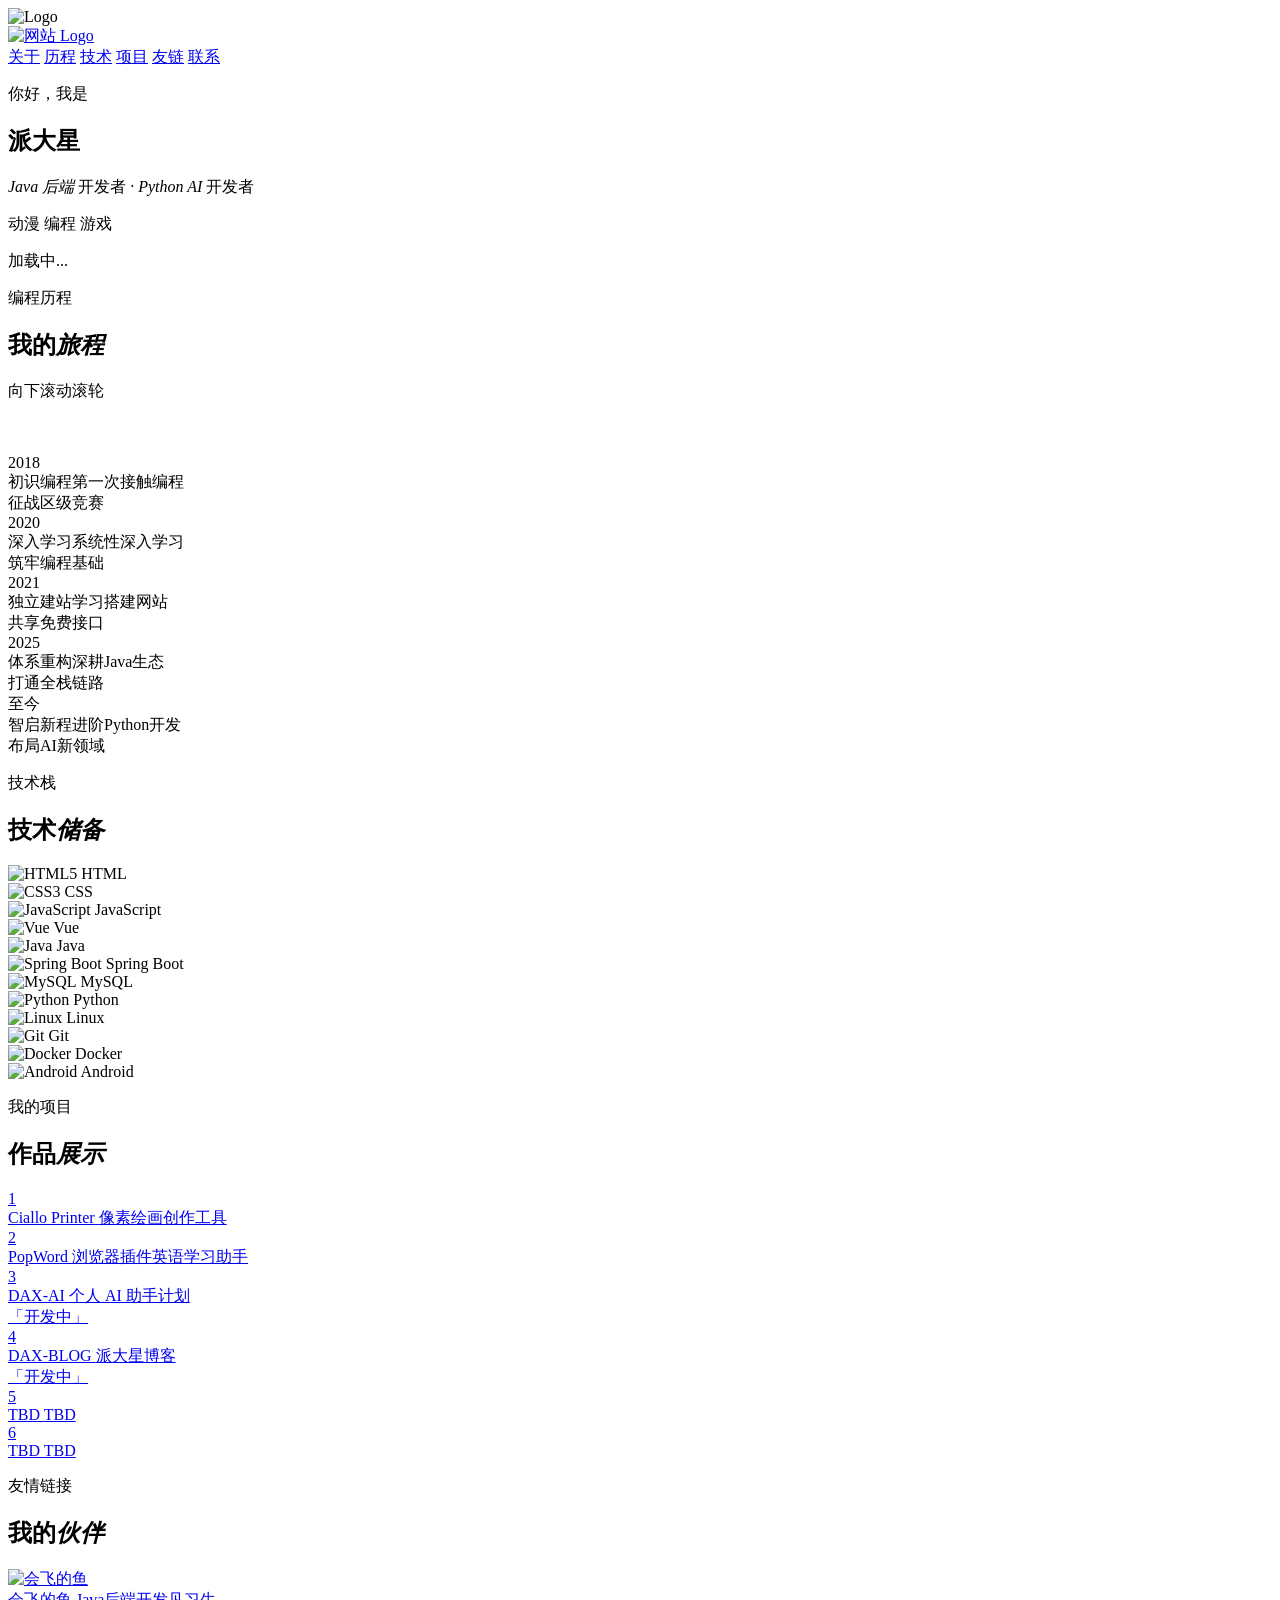
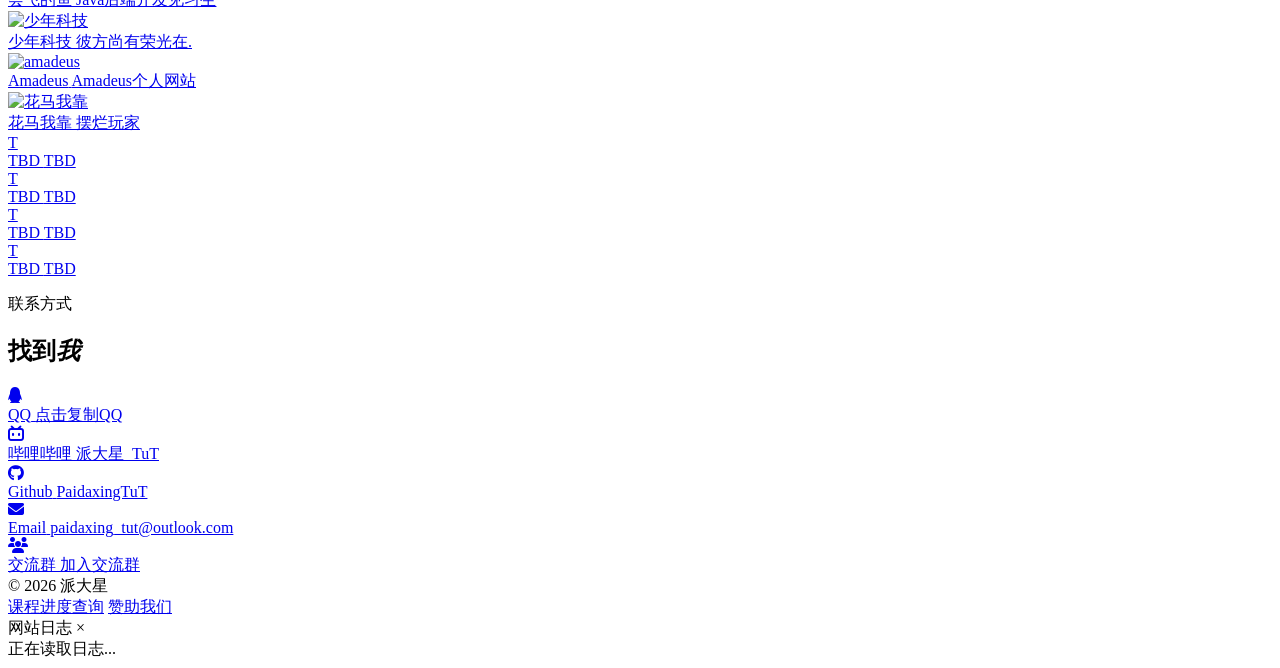
==== index.html @ b60b01d9 "修复格式" ====
<!doctype html>
<html lang="zh-CN">
  <head>
    <meta charset="UTF-8" />
    <meta name="viewport" content="width=device-width, initial-scale=1.0" />

    <title>派大星工作室 - Paidaxing Studio</title>

    <meta
      name="description"
      content="派大星工作室 (Paidaxing Studio) 是由全栈开发者派大星建立的个人网站。专注于 Java 后端开发、Python AI 大模型探索以及现代前端技术。在这里分享编程历程、开源项目与技术文章。"
    />
    <meta
      name="keywords"
      content="派大星工作室,Paidaxing Studio,派大星,Java开发,Spring Boot,Python开发,AI模型,个人博客,全栈开发"
    />
    <meta property="og:title" content="派大星工作室 | 全栈开发与 AI 探索者" />
    <meta
      property="og:description"
      content="专注于 Java 后端开发与 Python AI 探索的个人技术主页。"
    />
    <meta property="og:type" content="website" />
    <meta property="og:url" content="https://www.pdxstudio.site/" />
    <link rel="preconnect" href="https://fonts.googleapis.com" />
    <link rel="preconnect" href="https://fonts.gstatic.com" crossorigin />
    <link
      href="https://fonts.googleapis.com/css2?family=EB+Garamond:wght@400;500;600;700;800&family=Noto+Serif+SC:wght@300;400;500;600;700&display=swap"
      rel="stylesheet"
    />
    <meta name="baidu-site-verification" content="codeva-S6pjaGs4Fd" />
    <link
      rel="stylesheet"
      href="https://cdnjs.cloudflare.com/ajax/libs/font-awesome/6.5.1/css/all.min.css"
    />
    <link rel="icon" href="img/favicon.ico" type="image/x-icon" />
    <link rel="stylesheet" href="style.css" />
  </head>
  <body class="intro-active">
    <div class="intro-overlay" id="introOverlay">
      <div class="intro-logo-wrapper">
        <img src="img/favicon.ico" alt="Logo" />
      </div>
    </div>

    <svg style="position: fixed; width: 0; height: 0; pointer-events: none">
      <filter id="noiseFilter">
        <feTurbulence
          type="fractalNoise"
          baseFrequency="0.65"
          numOctaves="3"
          stitchTiles="stitch"
        />
        <feColorMatrix type="saturate" values="0" />
      </filter>
    </svg>
    <div class="grain-overlay"></div>

    <nav id="nav">
      <a
        href="javascript:void(0)"
        class="nav-logo"
        id="logTrigger"
        aria-label="打开网站日志"
      >
        <img src="img/favicon.ico" alt="网站 Logo" />
      </a>
      <div class="nav-links">
        <a href="#about">关于</a>
        <a href="#journey">历程</a>
        <a href="#tech-stack">技术</a>
        <a href="#projects">项目</a>
        <a href="#friends">友链</a>
        <a href="#contact">联系</a>
      </div>
    </nav>

    <section id="about" class="hero">
      <div class="hero-inner">
        <p class="hero-greeting">你好，我是</p>
        <h1 class="hero-name">派大星</h1>

        <div class="hero-divider"></div>
        <p class="hero-intro">
          <em>Java 后端</em> 开发者 · <em>Python AI</em> 开发者
        </p>
        <div class="hero-tags">
          <span class="hero-tag">动漫</span>
          <span class="hero-tag">编程</span>
          <span class="hero-tag">游戏</span>
        </div>

        <div id="apiContent" class="hero-hitokoto">
          <p class="hitokoto-text">加载中...</p>
          <p class="hitokoto-from"></p>
        </div>

        <div class="site-counter">
          <span id="busuanzi_container_site_pv" style="display: none">
            你是第
            <span id="busuanzi_value_site_pv" class="counter-num"></span>
            次访问的
          </span>
        </div>
      </div>
    </section>

    <section id="journey">
      <div class="journey-scroll-room">
        <div class="journey-viewport">
          <div class="journey-header">
            <p class="section-label">编程历程</p>
            <h2 class="section-heading">我的<em>旅程</em></h2>
            <p class="journey-hint">向下滚动滚轮</p>
          </div>

          <div class="journey-track" id="journeyTrack">
            <div class="track-line"></div>
            <div class="track-progress" id="trackProgress"></div>

            <div class="rocket-wrapper" id="rocketWrapper">
              <svg
                class="rocket-svg"
                viewBox="-8 0 64 32"
                width="68"
                height="32"
              >
                <use href="img/icons.svg#icon-rocket"></use>
              </svg>
            </div>

            <div class="milestone" style="left: calc(16.66% + 22.6px)">
              <div class="ms-dot"></div>
              <div class="ms-top"><span class="ms-year">2018</span></div>
              <div class="ms-bottom">
                <span class="ms-title">初识编程</span
                ><span class="ms-desc">第一次接触编程<br />征战区级竞赛</span>
              </div>
            </div>

            <div class="milestone" style="left: calc(33.33% + 11.3px)">
              <div class="ms-dot"></div>
              <div class="ms-top"><span class="ms-year">2020</span></div>
              <div class="ms-bottom">
                <span class="ms-title">深入学习</span
                ><span class="ms-desc">系统性深入学习<br />筑牢编程基础</span>
              </div>
            </div>

            <div class="milestone" style="left: 50%">
              <div class="ms-dot"></div>
              <div class="ms-top"><span class="ms-year">2021</span></div>
              <div class="ms-bottom">
                <span class="ms-title">独立建站</span
                ><span class="ms-desc"
                  >学习搭建网站<br />共享免费接口<br
                /></span>
              </div>
            </div>

            <div class="milestone" style="left: calc(66.66% - 11.3px)">
              <div class="ms-dot"></div>
              <div class="ms-top"><span class="ms-year">2025</span></div>
              <div class="ms-bottom">
                <span class="ms-title">体系重构</span
                ><span class="ms-desc">深耕Java生态<br />打通全栈链路</span>
              </div>
            </div>

            <div class="milestone" style="left: calc(83.33% - 22.6px)">
              <div class="ms-dot"></div>
              <div class="ms-top"><span class="ms-year">至今</span></div>
              <div class="ms-bottom">
                <span class="ms-title">智启新程</span
                ><span class="ms-desc">进阶Python开发<br />布局AI新领域</span>
              </div>
            </div>
          </div>
        </div>
      </div>
    </section>

    <section id="tech-stack">
      <div class="tech-inner">
        <div class="tech-header reveal">
          <p class="section-label">技术栈</p>
          <h2 class="section-heading">技术<em>储备</em></h2>
        </div>

        <div class="tech-grid">
          <div class="tech-card reveal reveal-d1">
            <img
              src="https://cdn.jsdelivr.net/gh/devicons/devicon@latest/icons/html5/html5-original.svg"
              alt="HTML5"
            />
            <span>HTML</span>
          </div>
          <div class="tech-card reveal reveal-d2">
            <img
              src="https://cdn.jsdelivr.net/gh/devicons/devicon@latest/icons/css3/css3-original.svg"
              alt="CSS3"
            />
            <span>CSS</span>
          </div>
          <div class="tech-card reveal reveal-d3">
            <img
              src="https://cdn.jsdelivr.net/gh/devicons/devicon@latest/icons/javascript/javascript-original.svg"
              alt="JavaScript"
            />
            <span>JavaScript</span>
          </div>
          <div class="tech-card reveal reveal-d4">
            <img
              src="https://cdn.jsdelivr.net/gh/devicons/devicon@latest/icons/vuejs/vuejs-original.svg"
              alt="Vue"
            />
            <span>Vue</span>
          </div>

          <div class="tech-card reveal reveal-d2">
            <img
              src="https://cdn.jsdelivr.net/gh/devicons/devicon@latest/icons/java/java-original.svg"
              alt="Java"
            />
            <span>Java</span>
          </div>
          <div class="tech-card reveal reveal-d3">
            <img
              src="https://cdn.jsdelivr.net/gh/devicons/devicon@latest/icons/spring/spring-original.svg"
              alt="Spring Boot"
            />
            <span>Spring Boot</span>
          </div>
          <div class="tech-card reveal reveal-d4">
            <img
              src="https://cdn.jsdelivr.net/gh/devicons/devicon@latest/icons/mysql/mysql-original.svg"
              alt="MySQL"
            />
            <span>MySQL</span>
          </div>
          <div class="tech-card reveal reveal-d5">
            <img
              src="https://cdn.jsdelivr.net/gh/devicons/devicon@latest/icons/python/python-original.svg"
              alt="Python"
            />
            <span>Python</span>
          </div>

          <div class="tech-card reveal reveal-d2">
            <img
              src="https://cdn.jsdelivr.net/gh/devicons/devicon@latest/icons/linux/linux-original.svg"
              alt="Linux"
            />
            <span>Linux</span>
          </div>
          <div class="tech-card reveal reveal-d3">
            <img
              src="https://cdn.jsdelivr.net/gh/devicons/devicon@latest/icons/git/git-original.svg"
              alt="Git"
            />
            <span>Git</span>
          </div>
          <div class="tech-card reveal reveal-d4">
            <img
              src="https://cdn.jsdelivr.net/gh/devicons/devicon@latest/icons/docker/docker-original.svg"
              alt="Docker"
            />
            <span>Docker</span>
          </div>
          <div class="tech-card reveal reveal-d5">
            <img
              src="https://cdn.jsdelivr.net/gh/devicons/devicon@latest/icons/android/android-original.svg"
              alt="Android"
            />
            <span>Android</span>
          </div>
        </div>
      </div>
    </section>

    <section id="projects">
      <div class="projects-inner">
        <div class="projects-header reveal">
          <p class="section-label">我的项目</p>
          <h2 class="section-heading">作品<em>展示</em></h2>
        </div>
        <div class="projects-grid">
          <a
            href="https://github.com/PaidaxingTuT/Ciallo_Printer"
            class="project-card reveal reveal-d1"
            target="_blank"
            rel="noreferrer"
          >
            <div class="project-icon">1</div>
            <span class="project-name">Ciallo Printer</span>
            <span class="project-desc">像素绘画创作工具</span>
          </a>
          <a
            href="http://www.pdxstudio.site/popword"
            class="project-card reveal reveal-d2"
            target="_blank"
            rel="noreferrer"
          >
            <div class="project-icon">2</div>
            <span class="project-name">PopWord</span>
            <span class="project-desc">浏览器插件英语学习助手<br /> </span>
          </a>
          <a
            href="javascript:void(0);"
            class="project-card reveal reveal-d3"
            onclick="development()"
          >
            <div class="project-icon">3</div>
            <span class="project-name">DAX-AI</span>
            <span class="project-desc"
              >个人 AI 助手计划<br />
              「开发中」</span
            >
          </a>
          <a
            href="javascript:void(0);"
            class="project-card reveal reveal-d2"
            onclick="development()"
          >
            <div class="project-icon">4</div>
            <span class="project-name">DAX-BLOG</span>
            <span class="project-desc"
              >派大星博客<br />
              「开发中」</span
            >
          </a>
          <a
            href="javascript:void(0);"
            class="project-card reveal reveal-d3"
            onclick="tobedecided()"
          >
            <div class="project-icon">5</div>
            <span class="project-name">TBD</span>
            <span class="project-desc">TBD</span>
          </a>
          <a
            href="javascript:void(0);"
            class="project-card reveal reveal-d4"
            onclick="tobedecided()"
          >
            <div class="project-icon">6</div>
            <span class="project-name">TBD</span>
            <span class="project-desc">TBD</span>
          </a>
        </div>
      </div>
    </section>

    <section id="friends">
      <div class="friends-inner">
        <div class="friends-header reveal">
          <p class="section-label">友情链接</p>
          <h2 class="section-heading">我的<em>伙伴</em></h2>
        </div>
        <div class="friends-grid">
          <a
            href="https://fishdum.github.io"
            class="friend-card reveal reveal-d1"
            target="_blank"
            rel="noreferrer"
          >
            <div class="friend-avatar">
              <img
                src="https://fishdum.github.io/images/logo_white.png"
                class="fish"
                alt="会飞的鱼"
              />
            </div>
            <span class="friend-name">会飞的鱼</span>
            <span class="friend-desc">Java后端开发见习生</span>
          </a>
          <a
            href="https://www.snkj.xyz"
            class="friend-card reveal reveal-d2"
            target="_blank"
            rel="noreferrer"
          >
            <div class="friend-avatar">
              <img src="https://www.snkj.xyz/favicon.ico" alt="少年科技" />
            </div>
            <span class="friend-name">少年科技</span>
            <span class="friend-desc">彼方尚有荣光在.</span>
          </a>
          <a
            href="http://amadeuscristina.site"
            class="friend-card reveal reveal-d3"
            target="_blank"
            rel="noreferrer"
          >
            <div class="friend-avatar">
              <img src="img/amadeus.png" alt="amadeus" />
            </div>
            <span class="friend-name">Amadeus</span>
            <span class="friend-desc">Amadeus个人网站</span>
          </a>
          <a
            href="http://www.gaoguang.xin/"
            class="friend-card reveal reveal-d4"
            target="_blank"
            rel="noreferrer"
          >
            <div class="friend-avatar">
              <img src="img/huama.png" alt="花马我靠" />
            </div>
            <span class="friend-name">花马我靠</span>
            <span class="friend-desc">摆烂玩家</span>
          </a>
          <a
            href="javascript:void(0);"
            class="friend-card reveal reveal-d2"
            onclick="tobedecided()"
          >
            <div class="friend-avatar">T</div>
            <span class="friend-name">TBD</span>
            <span class="friend-desc">TBD</span>
          </a>
          <a
            href="javascript:void(0);"
            class="friend-card reveal reveal-d3"
            onclick="tobedecided()"
          >
            <div class="friend-avatar">T</div>
            <span class="friend-name">TBD</span>
            <span class="friend-desc">TBD</span>
          </a>
          <a
            href="javascript:void(0);"
            class="friend-card reveal reveal-d4"
            onclick="tobedecided()"
          >
            <div class="friend-avatar">T</div>
            <span class="friend-name">TBD</span>
            <span class="friend-desc">TBD</span>
          </a>
          <a
            href="javascript:void(0);"
            class="friend-card reveal reveal-d5"
            onclick="tobedecided()"
          >
            <div class="friend-avatar">T</div>
            <span class="friend-name">TBD</span>
            <span class="friend-desc">TBD</span>
          </a>
        </div>
      </div>
    </section>

    <section id="contact">
      <div class="contact-inner">
        <div class="contact-header reveal">
          <p class="section-label">联系方式</p>
          <h2 class="section-heading">找到<em>我</em></h2>
        </div>
        <div class="contact-list">
          <a
            href="javascript:void(0);"
            class="contact-row reveal reveal-d1"
            onclick="copyQQ()"
            target="_self"
          >
            <div class="contact-icon">
              <i class="fa-brands fa-qq"></i>
            </div>
            <div class="contact-label">
              <span class="contact-label-name">QQ</span>
              <span class="contact-label-value">点击复制QQ</span>
            </div>
          </a>

          <a
            href="https://space.bilibili.com/317050115"
            class="contact-row reveal reveal-d2"
            target="_blank"
          >
            <div class="contact-icon">
              <i class="fa-brands fa-bilibili"></i>
            </div>
            <div class="contact-label">
              <span class="contact-label-name">哔哩哔哩</span>
              <span class="contact-label-value">派大星_TuT</span>
            </div>
          </a>

          <a
            href="https://github.com/PaidaxingTuT"
            class="contact-row reveal reveal-d3"
            target="_blank"
          >
            <div class="contact-icon">
              <i class="fa-brands fa-github"></i>
            </div>
            <div class="contact-label">
              <span class="contact-label-name">Github</span>
              <span class="contact-label-value">PaidaxingTuT</span>
            </div>
          </a>

          <a
            href="mailto:paidaxing_tut@outlook.com"
            class="contact-row reveal reveal-d4"
            target="_self"
          >
            <div class="contact-icon">
              <i class="fa-solid fa-envelope"></i>
            </div>
            <div class="contact-label">
              <span class="contact-label-name">Email</span>
              <span class="contact-label-value">paidaxing_tut@outlook.com</span>
            </div>
          </a>

          <a
            href="https://qm.qq.com/cgi-bin/qm/qr?k=IsRlx2v8D6K43iCryyy5kfRGckQSkepa&amp;jump_from=webapi&amp;authKey=Nk4t+qYsYUnrUhIaykPtS7O78KR5/f5LKj0DeL+bWIrqY+LOzQD4tIQ+PHJBMxXa"
            class="contact-row reveal reveal-d5"
            target="_blank"
          >
            <div class="contact-icon">
              <i class="fa-solid fa-users"></i>
            </div>
            <div class="contact-label">
              <span class="contact-label-name">交流群</span>
              <span class="contact-label-value">加入交流群</span>
            </div>
          </a>
        </div>
      </div>
    </section>

    <footer>
      <div class="footer-inner">
        <div class="footer-text">
          <span> &copy; 2026 派大星 </span>
        </div>

        <div class="footer-runtime">
          <span id="runtime_span"></span>
        </div>

        <div class="footer-links">
          <a href="check">课程进度查询</a>
          <a href="pay">赞助我们</a>
        </div>
      </div>
    </footer>

    <div id="logModal" class="modal">
      <div class="modal-overlay"></div>
      <div class="modal-content">
        <div class="modal-header">
          <span class="modal-title">网站日志</span>
          <span class="modal-close">&times;</span>
        </div>
        <div id="logBody" class="modal-body">正在读取日志...</div>
      </div>
    </div>

    <script src="https://cdn.jsdelivr.net/npm/marked/marked.min.js"></script>
    <script src="main.js"></script>
    <script
      async
      src="//busuanzi.ibruce.info/busuanzi/2.3/busuanzi.pure.mini.js"
    ></script>
  </body>
</html>
<!--
展示胎记
⠄⠄⠄⠄⠄⠄⠄⠄⠄⠄⠄⠄⠄⠄⠄⠄⠄⠄⠄⠄⠄⠄⠄⠄⠄⠄⠄⠄⠄⠄⠄⠄⠄⠄⠄⠄⠄⠄⠄⠄
⠄⠄⠄⠄⠄⠄⠄⠄⠄⠄⠄⠄⠄⠄⠄⠄⠄⠄⠄⣼⣇⠄⠄⠄⠄⠄⠄⠄⠄⠄⠄⠄⠄⠄⠄⠄⠄⠄⠄⠄
⠄⠄⠄⠄⠄⠄⠄⠄⠄⠄⠄⠄⠄⠄⠄⠄⠄⢀⣾⠏⢿⣧⠄⠄⠄⠄⠄⠄⠄⠄⠄⠄⠄⠄⠄⠄⠄⠄⠄⠄
⠄⠄⠄⠄⠄⠄⠄⠄⠄⠄⠄⠄⠄⠄⠄⠄⢠⣾⠟⠄⠈⢻⣦⠄⠄⠄⠄⠄⠄⠄⠄⠄⠄⠄⠄⠄⠄⠄⠄⠄
⠄⠄⠄⠄⠄⠄⠄⠄⠄⣀⣀⠄⠄⠄⠄⢠⣾⠛⠄⢀⡀⠄⠻⣷⡀⠄⠄⠄⢀⣀⡀⠄⠄⠄⠄⠄⠄⠄⠄⠄
⠄⠄⠄⠄⠄⠄⣀⣴⣾⠟⠻⢷⣶⠄⢰⣾⠏⢀⣶⠿⢷⣶⣄⡉⠳⠄⠰⡾⠿⠛⠿⣷⣤⣀⠄⠄⠄⠄⠄⠄
⠄⠄⠄⠄⠄⢸⣿⠁⠄⣤⡤⠄⠄⠄⢻⣷⣤⡈⠄⠄⠄⠈⠛⠿⣷⣤⡀⠄⠄⣦⣄⠄⢹⣿⠄⠄⠄⠄⠄⠄
⠄⠄⠄⠄⠄⢸⣿⠄⢸⡇⠄⣤⣤⣤⣤⣄⡉⠻⢿⣦⣄⡙⠟⠄⠈⠉⠻⣿⣶⠄⢸⡇⢸⣿⠄⠄⠄⠄⠄⠄
⠄⠄⠄⠄⠄⠘⢿⣤⠄⠃⠄⣿⠉⠉⠉⢉⣉⣀⣀⣉⣛⣿⣶⣤⠄⢠⡆⣿⡿⠄⢈⣤⣾⠿⠄⠄⠄⠄⠄⠄
⠄⠄⠄⠄⠄⠄⠄⠛⣦⠄⠄⣿⠄⠄⠄⢸⣿⣟⠛⠛⠛⢛⣿⡿⠄⠜⠃⣀⣤⡾⠟⠋⠄⠄⠄⠄⠄⠄⠄⠄
⠄⠄⠄⠄⠄⠄⠄⠄⠄⡀⠄⣿⠄⢰⡆⢸⣿⢿⣦⠄⢀⣼⠟⠄⣠⣴⡾⠟⢉⠄⡆⠄⠄⠄⠄⠄⠄⠄⠄⠄
⠄⠄⠄⠄⠄⠄⠄⠄⣴⡇⠄⣿⠄⠄⠁⢸⣿⠄⢻⣧⣼⣿⣾⠿⠛⠁⠄⣾⣿⠄⣿⣆⠄⠄⠄⠄⠄⠄⠄⠄
⠄⠄⠄⠄⠄⠄⢀⣾⡿⠁⠄⢿⣦⣀⠄⢸⣿⠄⠄⠹⠟⠋⠄⣶⠇⢀⣀⣿⡿⠄⠈⢿⣆⠄⠄⠄⠄⠄⠄⠄
⠄⠄⠄⠄⠄⢀⣼⠟⠄⠄⠄⠈⠉⠛⠇⢸⣿⠄⠄⠄⠄⠄⢀⣤⣶⡾⠛⠉⠄⠄⠄⠈⢿⣦⠄⠄⠄⠄⠄⠄
⠄⠄⠄⠄⠠⠾⠿⠿⠿⠿⠿⠿⠿⠶⠄⢸⣿⠄⣶⣤⣤⡾⠿⠛⠁⠤⠾⠿⠿⠿⠿⠿⠿⠿⠧⠄⠄⠄⠄⠄
⠄⠄⠄⠄⠄⠄⠄⠄⠄⠄⠄⠄⠄⠄⠄⢸⣿⠄⠈⠙⠉⢁⡀⠄⣶⡆⠄⠄⠄⠄⠄⠄⠄⠄⠄⠄⠄⠄⠄⠄
⠄⠄⠄⠄⠄⠄⠄⠄⠄⠄⠄⠄⠄⠄⠄⢸⣿⠄⠛⢦⡾⠛⠁⣴⡟⠄⠄⠄⠄⠄⠄⠄⠄⠄⠄⠄⠄⠄⠄⠄
⠄⠄⠄⠄⠄⠄⠄⠄⠄⠄⠄⠄⠄⠄⠄⠘⠿⣶⣦⣀⣀⣴⡾⠿⠁⠄⠄⠄⠄⠄⠄⠄⠄⠄⠄⠄⠄⠄⠄⠄
⠄⠄⠄⠄⠄⠄⠄⠄⠄⠄⠄⠄⠄⠄⠄⠄⠄⠈⠙⠻⠛⠋⠄⠄⠄⠄⠄⠄⠄⠄⠄⠄⠄⠄⠄⠄⠄⠄⠄⠄
⠄⠄⠄⠄⠄⠄⠄⠄⠄⠄⠄⠄⠄⠄⠄⠄⠄⠄⠄⠄⠄⠄⠄⠄⠄⠄⠄⠄⠄⠄⠄⠄⠄⠄⠄⠄⠄⠄⠄⠄
-->
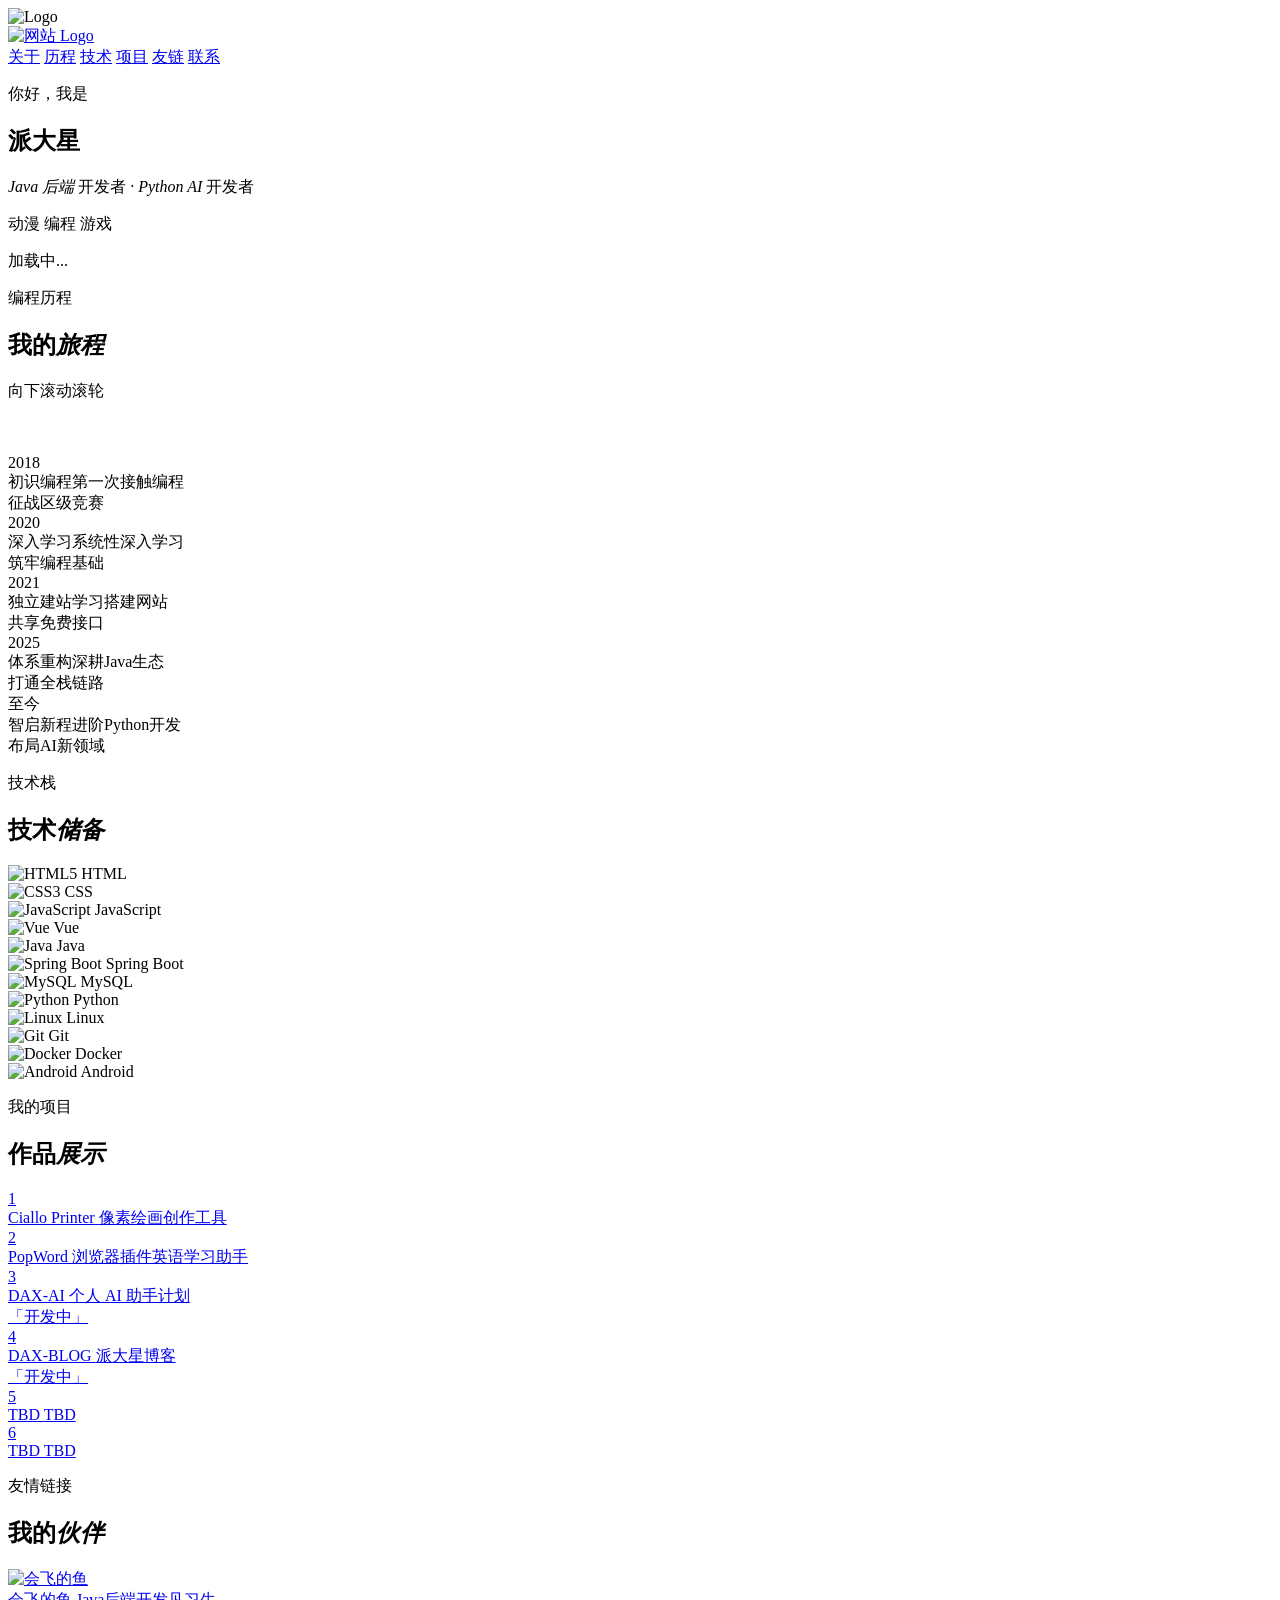
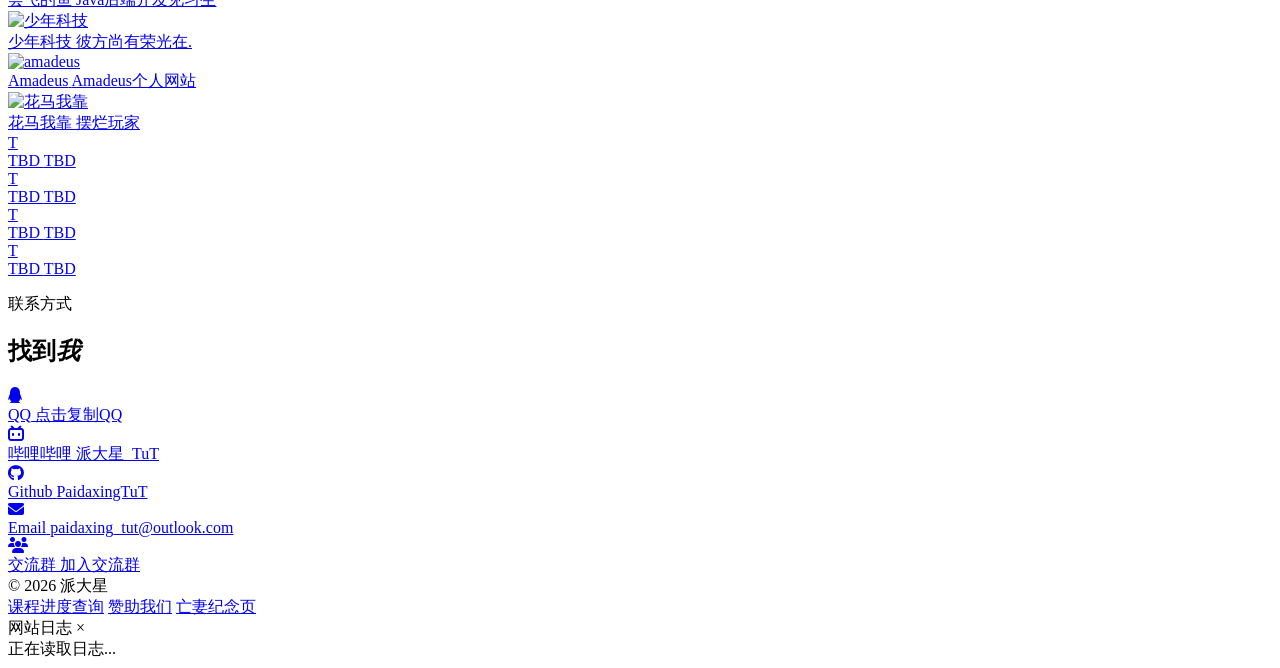
==== commit f7d347d3: "主页 footer 增加亡妻纪念页入口 Co-Authored-By: Claude Opus 4.7 <noreply@anthropic.com>" ====
--- a/index.html
+++ b/index.html
@@ -543,6 +543,7 @@
         <div class="footer-links">
           <a href="check">课程进度查询</a>
           <a href="pay">赞助我们</a>
+          <a href="amanekanata">亡妻纪念页</a>
         </div>
       </div>
     </footer>
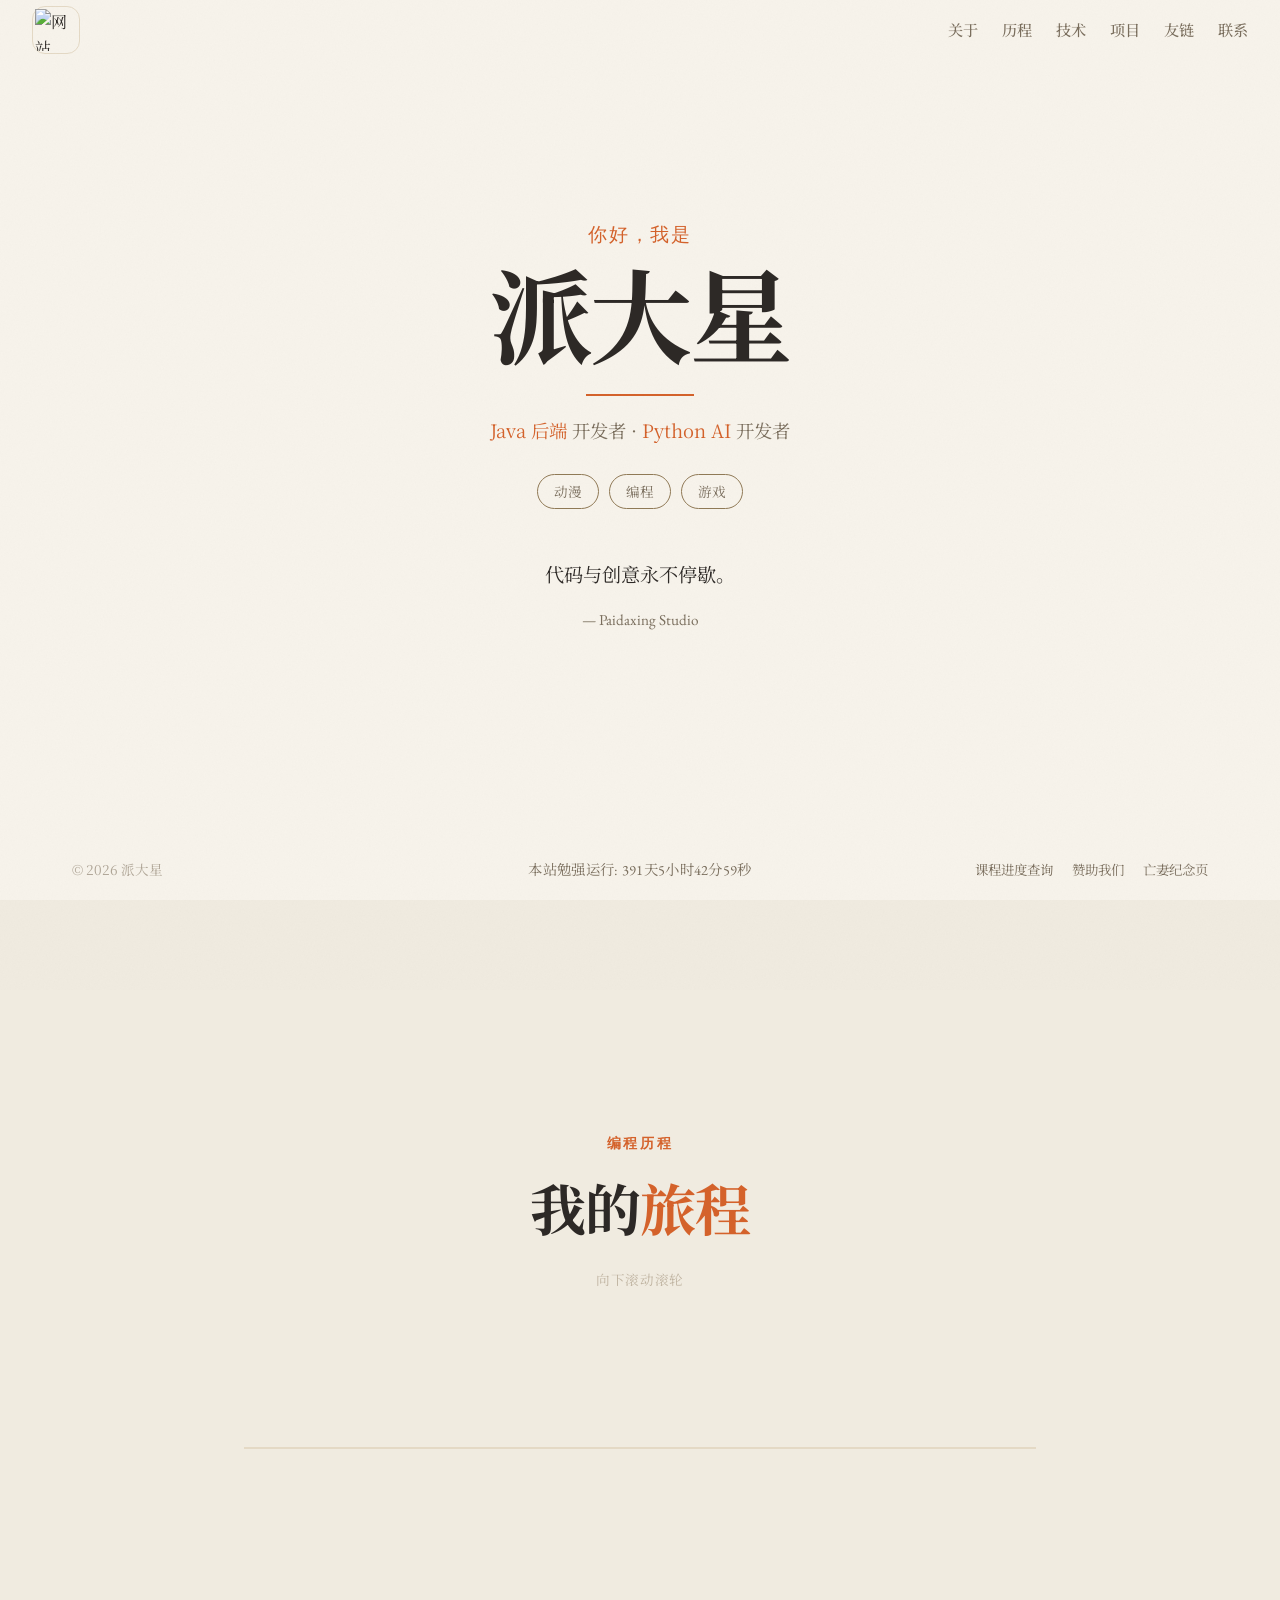
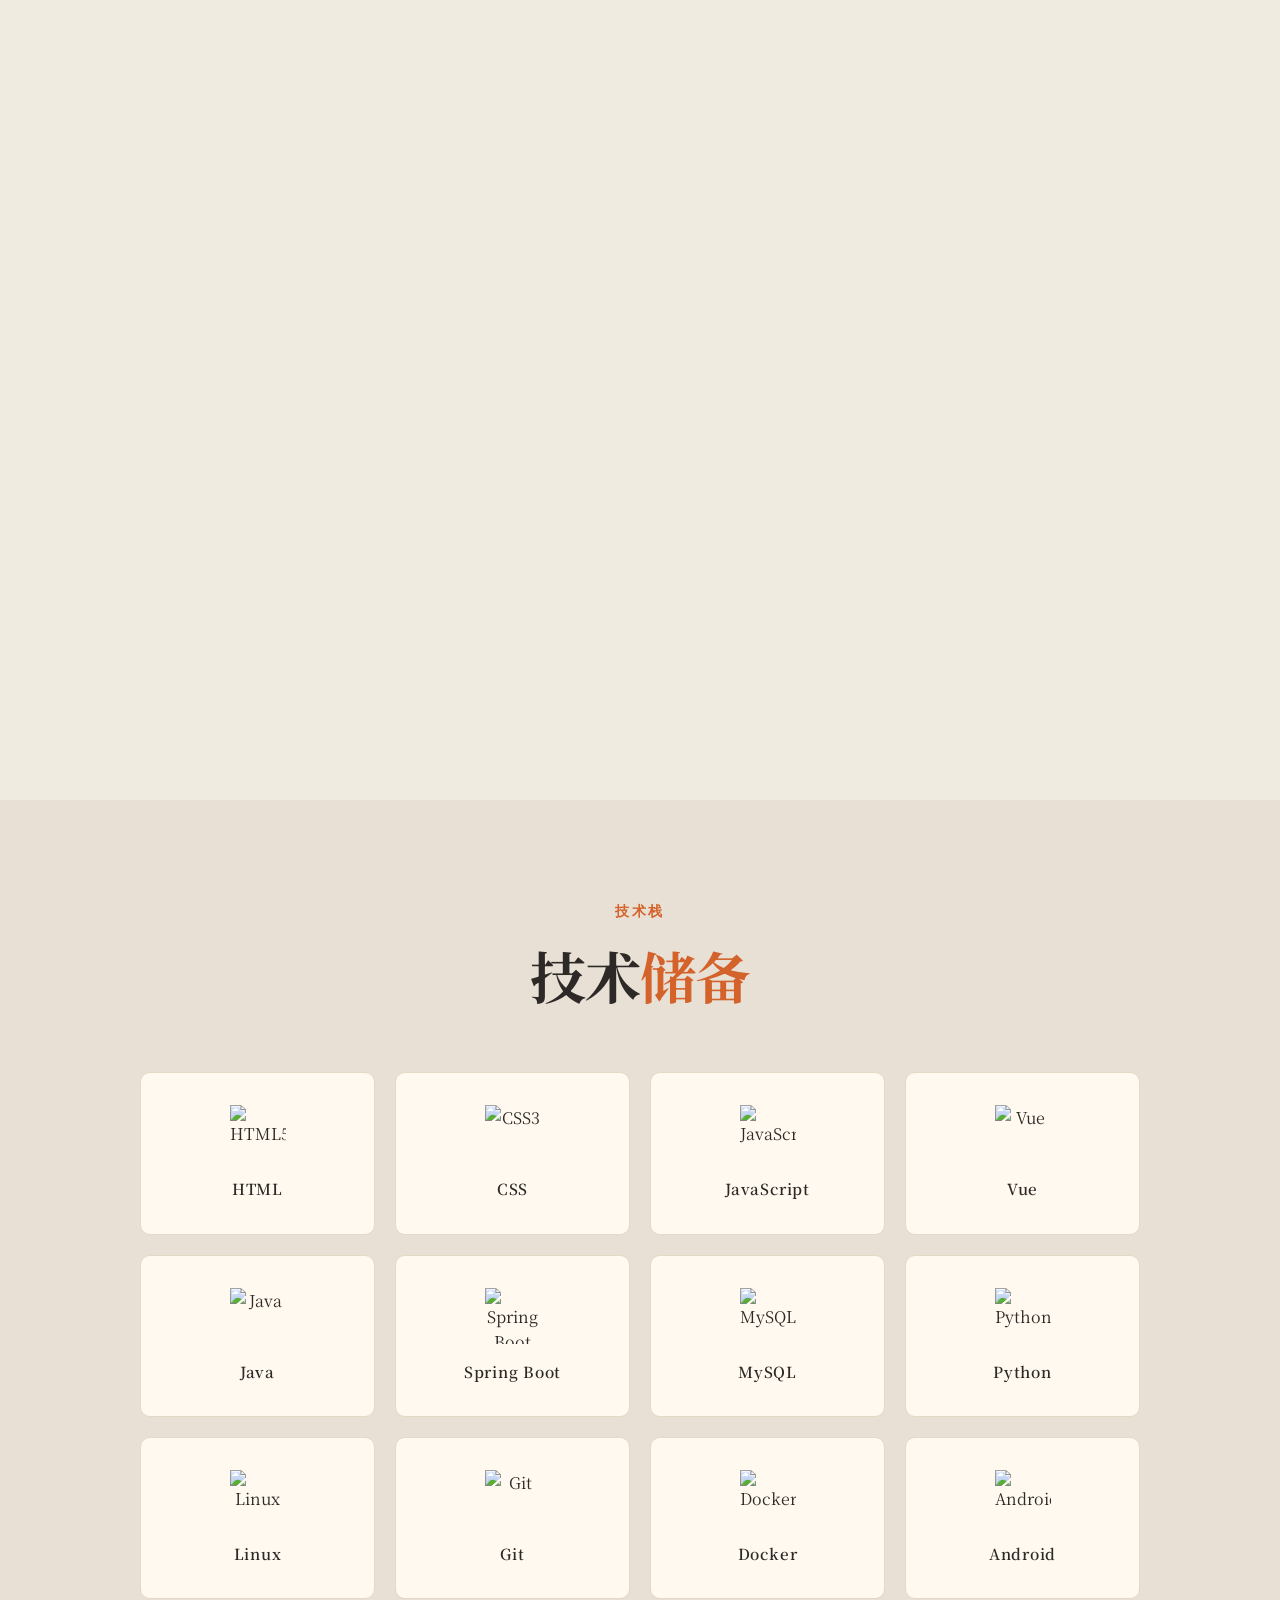
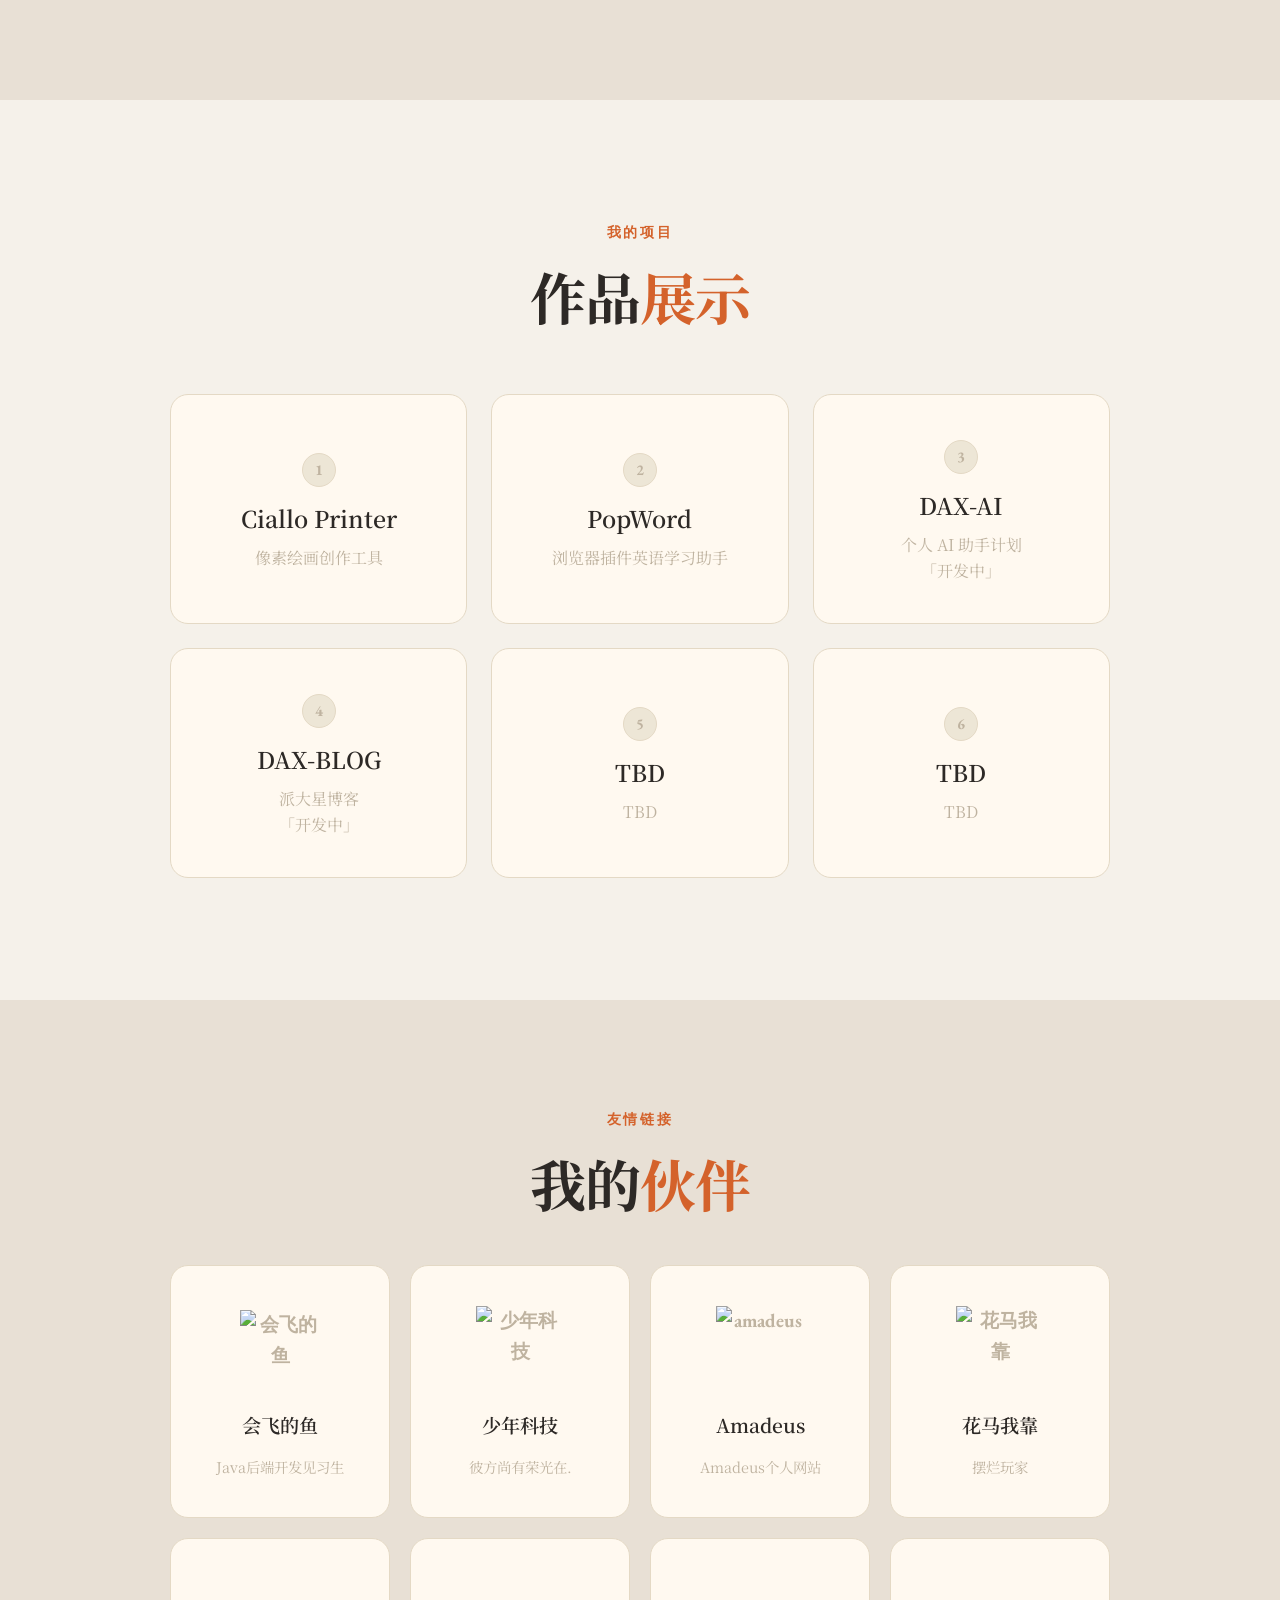
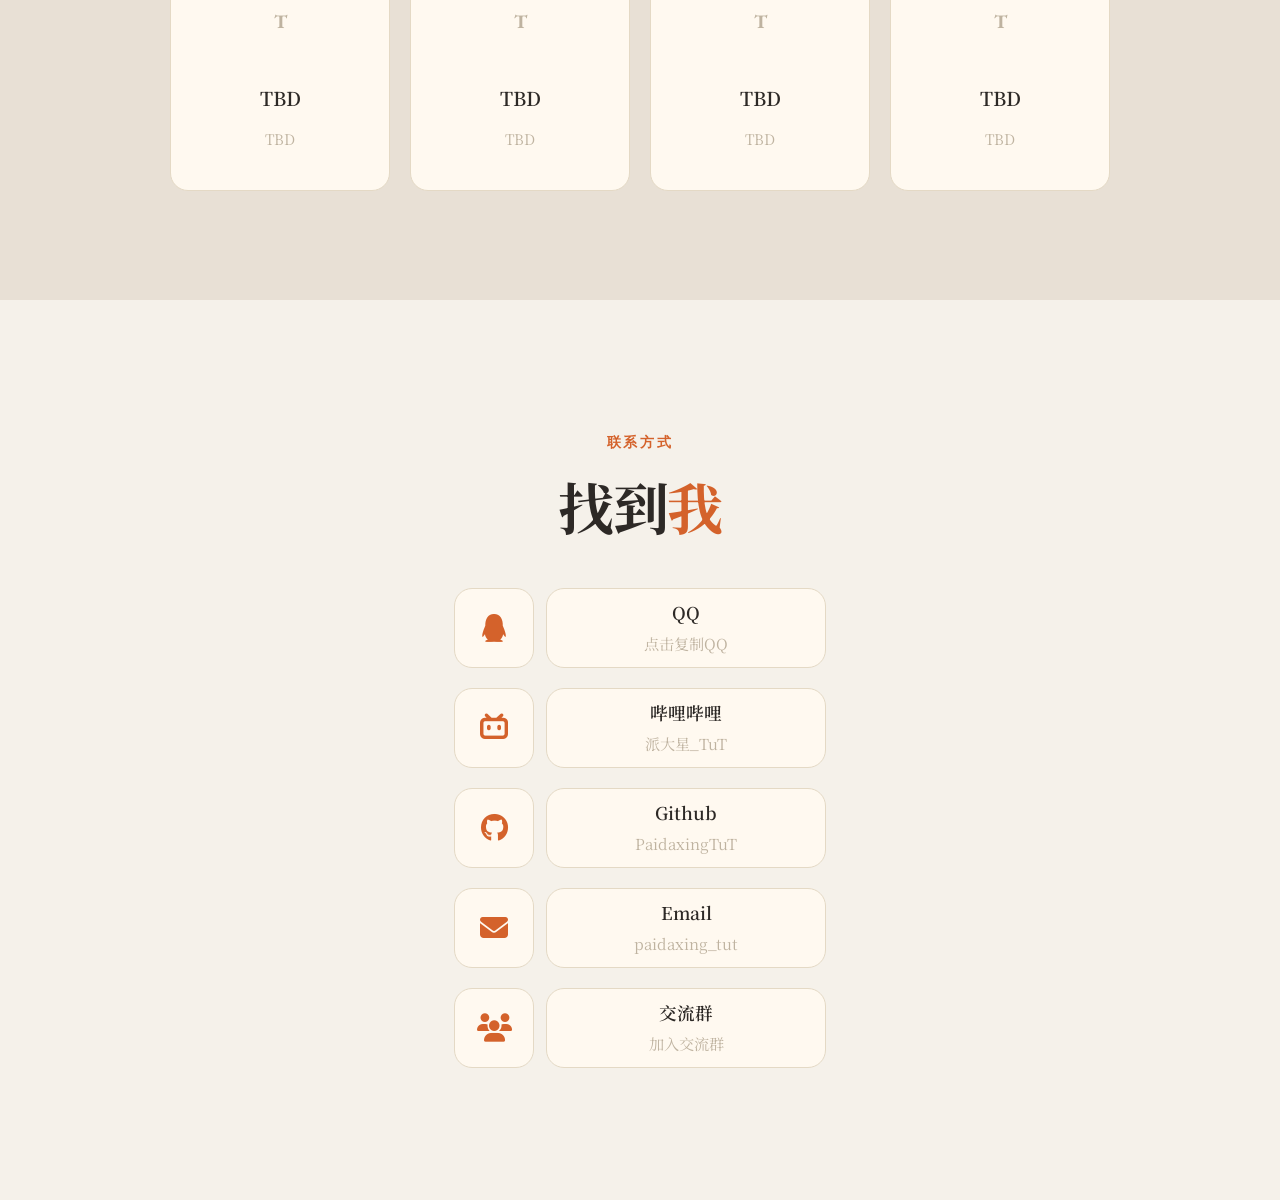
==== commit b192a6f4: "feat: 新增 i18n 国际化功能与语言选择器 - main.js 所有弹窗文本国际化 (zh-CN/zh-TW/en/ja) - 长按 logo 触发图形化语言选择器 (简/繁/EN/あ) - " ====
--- a/index.html
+++ b/index.html
@@ -64,13 +64,20 @@
       >
         <img src="img/favicon.ico" alt="网站 Logo" />
       </a>
-      <div class="nav-links">
+      <button class="nav-toggle" id="navToggle" aria-label="切换导航菜单">
+        <span></span><span></span><span></span>
+      </button>
+      <div class="nav-links" id="navLinks">
         <a href="#about">关于</a>
         <a href="#journey">历程</a>
         <a href="#tech-stack">技术</a>
         <a href="#projects">项目</a>
         <a href="#friends">友链</a>
         <a href="#contact">联系</a>
+        <hr class="nav-divider" />
+        <a href="check" class="nav-link-secondary">课程进度查询</a>
+        <a href="pay" class="nav-link-secondary">赞助我们</a>
+        <a href="amanekanata" class="nav-link-secondary">亡妻纪念页</a>
       </div>
     </nav>
 
@@ -509,7 +516,7 @@
             </div>
             <div class="contact-label">
               <span class="contact-label-name">Email</span>
-              <span class="contact-label-value">paidaxing_tut@outlook.com</span>
+              <span class="contact-label-value">paidaxing_tut</span>
             </div>
           </a>
 
@@ -540,7 +547,7 @@
           <span id="runtime_span"></span>
         </div>
 
-        <div class="footer-links">
+        <div class="footer-links footer-links-desktop">
           <a href="check">课程进度查询</a>
           <a href="pay">赞助我们</a>
           <a href="amanekanata">亡妻纪念页</a>
@@ -561,9 +568,10 @@
 
     <script src="https://cdn.jsdelivr.net/npm/marked/marked.min.js"></script>
     <script src="main.js"></script>
+    <script src="i18n.js?v=17"></script>
     <script
       async
-      src="//busuanzi.ibruce.info/busuanzi/2.3/busuanzi.pure.mini.js"
+      src="https://busuanzi.ibruce.info/busuanzi/2.3/busuanzi.pure.mini.js"
     ></script>
   </body>
 </html>
--- a/style.css
+++ b/style.css
@@ -0,0 +1,1777 @@
+:root {
+  --bg: #f7f3eb;
+  --bg-deep: #ede6d6;
+  --nav-solid: #f7f3eb;
+  --card: #fff9f0;
+  --text: #2d2926;
+  --text-soft: #7a6e5d;
+  --text-faint: #bfb3a0;
+  --accent: #d4622b;
+  --accent-deep: #b34d1d;
+  --accent-light: rgba(212, 98, 43, 0.07);
+  --accent-glow: rgba(212, 98, 43, 0.18);
+  --teal: #3d7a6e;
+  --teal-light: rgba(61, 122, 110, 0.08);
+  --border: #e4d9c5;
+  --radius: 10px;
+  --page1-bg: #f7f3eb;
+  --page2-bg: #f0ebe0;
+  --page3-bg: #e8e0d5;
+  --page4-bg: #f5f1ea;
+  --page5-bg: #e8e0d5;
+  --page6-bg: #f5f1ea;
+}
+
+*,
+*::before,
+*::after {
+  margin: 0;
+  padding: 0;
+  box-sizing: border-box;
+}
+
+html {
+  scroll-behavior: auto;
+}
+
+body {
+  font-family: "Noto Serif SC", serif;
+  background: var(--page1-bg);
+  color: var(--text);
+  -webkit-font-smoothing: antialiased;
+  overflow-x: hidden;
+  line-height: 1.6;
+  transition:
+    background 0.4s,
+    color 0.4s;
+}
+
+a {
+  color: inherit;
+  text-decoration: none;
+}
+
+::selection {
+  background: var(--accent);
+  color: #fff;
+}
+
+.grain-overlay {
+  position: fixed;
+  inset: 0;
+  pointer-events: none;
+  z-index: 99999;
+  opacity: 0.035;
+  filter: url(#noiseFilter);
+  background: var(--text);
+  mix-blend-mode: multiply;
+}
+
+nav {
+  position: fixed;
+  top: 0;
+  left: 0;
+  right: 0;
+  height: 60px;
+  padding: 0 32px;
+  display: flex;
+  justify-content: space-between;
+  align-items: center;
+  z-index: 1000;
+  transition:
+    padding 0.4s,
+    box-shadow 0.4s;
+}
+nav.scrolled {
+  backdrop-filter: blur(16px) saturate(1.5);
+  background: rgba(247, 243, 235, 0.88);
+  box-shadow: 0 1px 12px rgba(0, 0, 0, 0.03);
+  padding: 0 32px;
+  transition:
+    padding 0.4s,
+    box-shadow 0.4s;
+}
+.nav-logo {
+  display: inline-flex;
+  align-items: center;
+  justify-content: center;
+  width: 48px;
+  height: 48px;
+  padding: 2px;
+  border: 1px solid var(--border);
+  border-radius: 13px;
+  transition:
+    transform 0.55s cubic-bezier(0.22, 1, 0.36, 1),
+    border-color 0.55s cubic-bezier(0.22, 1, 0.36, 1),
+    box-shadow 0.55s cubic-bezier(0.22, 1, 0.36, 1);
+}
+.nav-logo img {
+  width: 100%;
+  height: 100%;
+  object-fit: contain;
+  display: block;
+}
+@media (hover: hover) {
+  .nav-logo:hover {
+    transform: translateY(-1px);
+    border-color: var(--accent);
+    box-shadow: 0 8px 18px rgba(212, 98, 43, 0.12);
+  }
+}
+.nav-links {
+  display: flex;
+  gap: 24px;
+}
+.nav-links a {
+  font-family: "Noto Serif SC", serif;
+  font-weight: 500;
+  font-size: 0.95rem;
+  color: var(--text-soft);
+  position: relative;
+  padding: 2px 0;
+}
+.nav-links a::after {
+  content: "";
+  position: absolute;
+  bottom: 0;
+  left: 0;
+  width: 0;
+  height: 1.5px;
+  background: var(--accent);
+  transition: all 0.28s;
+}
+.nav-divider,
+.nav-link-secondary {
+  display: none;
+}
+@media (hover: hover) {
+  .nav-links a:hover {
+    color: var(--text);
+  }
+  .nav-links a:hover::after {
+    width: 100%;
+  }
+}
+
+.hero {
+  height: 100vh;
+  display: flex;
+  align-items: center;
+  justify-content: center;
+  padding: 60px 40px;
+  position: relative;
+  z-index: 1;
+  background: var(--page1-bg);
+}
+.hero-inner {
+  max-width: 640px;
+  text-align: center;
+}
+.hero-greeting {
+  font-family: "EB Garamond", serif;
+  font-weight: 400;
+  font-size: 1.2rem;
+  color: var(--accent);
+  letter-spacing: 0.1em;
+  margin-bottom: 16px;
+  opacity: 0;
+  transform: translateY(20px);
+  animation: slideUp 0.6s ease 0.1s forwards;
+}
+.hero-name {
+  font-family: "EB Garamond", "Noto Serif SC", serif;
+  font-weight: 700;
+  font-size: clamp(3.5rem, 8vw, 6.5rem);
+  line-height: 1.05;
+  letter-spacing: -0.02em;
+  margin-bottom: 20px;
+  opacity: 0;
+  transform: translateY(20px);
+  animation: slideUp 0.7s ease 0.1s forwards;
+}
+.hero-divider {
+  width: 108px;
+  height: 2px;
+  background: var(--accent);
+  margin: 0 auto 20px;
+  opacity: 0;
+  transform: translateY(20px);
+  animation: slideUp 0.5s ease 0.1s forwards;
+}
+.hero-intro {
+  font-size: 1.15rem;
+  font-weight: 400;
+  color: var(--text-soft);
+  margin-bottom: 28px;
+  opacity: 0;
+  transform: translateY(20px);
+  animation: slideUp 0.6s ease 0.1s forwards;
+}
+.hero-intro em {
+  font-style: normal;
+  color: var(--accent);
+}
+.hero-tags {
+  display: flex;
+  justify-content: center;
+  gap: 10px;
+  margin-bottom: 28px;
+  opacity: 0;
+  transform: translateY(20px);
+  animation: slideUp 0.6s ease 0.1s forwards;
+}
+.hero-tag {
+  font-family: "Noto Serif SC", serif;
+  font-weight: 400;
+  font-size: 0.85rem;
+  padding: 6px 16px;
+  border: 1px solid #907a56;
+  border-radius: 95px;
+  color: var(--text-soft);
+  transition: all 0.4s cubic-bezier(0.4, 0, 0.2, 1);
+  cursor: default;
+}
+
+.hero-hitokoto {
+  margin-top: 48px;
+  width: 100%;
+  padding: 0 20px;
+  box-sizing: border-box;
+  opacity: 0;
+  transform: translateY(20px);
+  animation: slideUp 0.6s ease 0.4s forwards;
+}
+.hitokoto-text {
+  font-family: "Noto Serif SC", serif;
+  font-size: 1.2rem;
+  color: var(--text);
+  line-height: 1.8;
+  word-break: break-word;
+}
+.hitokoto-from {
+  font-family: "EB Garamond", serif;
+  font-size: 0.95rem;
+  color: var(--text-soft);
+  margin-top: 16px;
+}
+
+.site-counter {
+  margin-top: 48px;
+  font-family: "Noto Serif SC", serif;
+  font-size: 0.85rem;
+  color: var(--text-faint);
+  opacity: 0;
+  transform: translateY(20px);
+
+  animation: slideUp 0.6s ease 0.5s forwards;
+}
+
+.counter-num {
+  font-family: "EB Garamond", serif;
+  font-weight: 600;
+  font-size: 1rem;
+  color: var(--accent);
+  margin: 0 4px;
+}
+
+body.intro-active .site-counter {
+  animation: none;
+}
+
+.footer-inner {
+  display: flex;
+  justify-content: space-between;
+  align-items: center;
+  width: 100%;
+  padding: 0 40px;
+}
+
+.footer-text {
+  flex: 1;
+  text-align: left;
+  font-size: 0.85rem;
+  color: #afa596;
+}
+
+.footer-text span {
+  cursor: default;
+}
+
+.footer-runtime {
+  flex: 2;
+  text-align: center;
+  display: flex;
+  align-items: center;
+  justify-content: center;
+}
+
+.footer-links {
+  flex: 1;
+  display: flex;
+  justify-content: flex-end;
+  gap: clamp(8px, 1.5vw, 22px);
+  flex-wrap: nowrap;
+  white-space: nowrap;
+  min-width: 0;
+}
+
+.footer-links a {
+  display: inline-block;
+  font-size: clamp(0.66rem, 1.05vw, 0.85rem);
+  color: var(--text-soft);
+  white-space: nowrap;
+  flex: 0 1 auto;
+  min-width: 0;
+
+  transition: all 0.4s cubic-bezier(0.4, 0, 0.2, 1);
+  will-change: transform, color;
+}
+
+@media (hover: hover) {
+  .footer-links a:hover {
+    transform: translateY(-4px);
+    color: var(--accent);
+  }
+}
+
+#runtime_span {
+  font-family: "EB Garamond", "Noto Serif SC", serif;
+  font-size: 0.9rem;
+  color: var(--text-soft);
+  letter-spacing: 0.02em;
+  line-height: 1;
+}
+
+@media (hover: hover) {
+  .hero-tag:hover {
+    transform: translateY(-4px);
+    color: var(--accent);
+    border-color: var(--accent);
+    background: var(--accent-light);
+    box-shadow: 0 10px 22px rgba(212, 98, 43, 0.08);
+  }
+}
+
+@keyframes fadeUp {
+  to {
+    opacity: 1;
+    transform: translateY(0);
+  }
+}
+@keyframes slideUp {
+  to {
+    opacity: 1;
+    transform: translateY(0);
+  }
+}
+
+body.intro-active .hero-greeting,
+body.intro-active .hero-name,
+body.intro-active .hero-divider,
+body.intro-active .hero-intro,
+body.intro-active .hero-tags,
+body.intro-active .hero-hitokoto {
+  animation: none;
+}
+
+#journey {
+  position: relative;
+  z-index: 1;
+  background: var(--page2-bg);
+}
+.journey-scroll-room {
+  height: 700vh;
+  position: relative;
+}
+.journey-viewport {
+  position: sticky;
+  top: 0;
+  height: 100vh;
+  display: flex;
+  flex-direction: column;
+  align-items: center;
+  justify-content: center;
+  padding: 0 40px;
+}
+.journey-header {
+  text-align: center;
+  margin-bottom: 36px;
+}
+.section-label {
+  font-family: "EB Garamond", serif;
+  font-weight: 600;
+  font-size: 0.85rem;
+  letter-spacing: 0.2em;
+  text-transform: uppercase;
+  color: var(--accent);
+  margin-bottom: 12px;
+}
+.section-heading {
+  font-family: "EB Garamond", "Noto Serif SC", serif;
+  font-weight: 700;
+  font-size: clamp(2.5rem, 5vw, 3.5rem);
+  letter-spacing: -0.02em;
+}
+.section-heading em {
+  font-style: normal;
+  color: var(--accent);
+}
+.journey-hint {
+  font-size: 0.85rem;
+  color: var(--text-faint);
+  margin-top: 12px;
+  letter-spacing: 0.04em;
+}
+
+.journey-track {
+  width: 85%;
+  max-width: 860px;
+  position: relative;
+  height: 240px;
+}
+
+.track-line {
+  position: absolute;
+  top: 120px;
+  left: 34px;
+  right: 34px;
+  height: 2px;
+  background: var(--border);
+}
+
+.track-progress {
+  position: absolute;
+  top: 120px;
+  left: 34px;
+  height: 2px;
+  background: var(--accent);
+  width: 0;
+  will-change: width;
+}
+
+.rocket-wrapper {
+  position: absolute;
+  top: 120px;
+  left: -4px;
+  transform: translateY(-50%);
+  z-index: 10;
+  will-change: left;
+  transition: left 0.05s linear;
+}
+.rocket-svg {
+  display: block;
+}
+.flame-outer {
+  transform-box: fill-box;
+  transform-origin: right center;
+  animation: flameOuter 0.4s ease-in-out infinite alternate;
+}
+.flame-inner {
+  transform-box: fill-box;
+  transform-origin: right center;
+  animation: flameInner 0.25s ease-in-out infinite alternate;
+}
+@keyframes flameOuter {
+  0% {
+    transform: scaleX(1) scaleY(1);
+    opacity: 0.75;
+  }
+  100% {
+    transform: scaleX(0.82) scaleY(1.18);
+    opacity: 1;
+  }
+}
+@keyframes flameInner {
+  0% {
+    transform: scaleX(1);
+    opacity: 0.85;
+  }
+  100% {
+    transform: scaleX(0.7);
+    opacity: 1;
+  }
+}
+
+.milestone {
+  position: absolute;
+  top: 120px;
+  transform: translateY(-50%);
+  opacity: 0;
+  transition:
+    opacity 0.6s ease,
+    transform 0.6s ease;
+}
+.milestone.visible {
+  opacity: 1;
+}
+.ms-dot {
+  width: 12px;
+  height: 12px;
+  border-radius: 50%;
+  background: var(--border);
+  border: 2px solid var(--bg-deep);
+  position: relative;
+  z-index: 3;
+  transition:
+    background 0.4s,
+    transform 0.4s,
+    box-shadow 0.4s;
+}
+.milestone.visible .ms-dot {
+  background: var(--accent);
+  transform: scale(1.25);
+  box-shadow: 0 0 12px var(--accent-glow);
+}
+.ms-top {
+  position: absolute;
+  bottom: calc(100% + 10px);
+  left: 50%;
+  transform: translateX(-50%);
+  text-align: center;
+  white-space: nowrap;
+}
+.ms-year {
+  font-family: "EB Garamond", serif;
+  font-weight: 700;
+  font-size: 1rem;
+  color: var(--accent);
+}
+.ms-bottom {
+  position: absolute;
+  top: calc(100% + 10px);
+  left: 50%;
+  transform: translateX(-50%);
+  text-align: center;
+  width: 120px;
+}
+.ms-title {
+  font-weight: 600;
+  font-size: 1.1rem;
+  color: var(--text);
+  display: block;
+  margin-bottom: 2px;
+}
+.ms-desc {
+  font-size: 0.85rem;
+  color: var(--text-faint);
+  line-height: 1.4;
+  display: block;
+}
+
+#tech-stack {
+  min-height: 100vh;
+  display: flex;
+  align-items: center;
+  justify-content: center;
+  padding: 60px 40px;
+  position: relative;
+  z-index: 1;
+  background: var(--page3-bg);
+}
+
+.tech-inner {
+  max-width: 1000px;
+  width: 100%;
+  margin: 0 auto;
+  text-align: center;
+}
+
+.tech-header {
+  margin-bottom: 48px;
+}
+
+.tech-grid {
+  display: grid;
+  grid-template-columns: repeat(4, minmax(0, 1fr));
+  gap: 20px;
+  margin-top: 48px;
+}
+
+.tech-card {
+  background: var(--card);
+  border: 1px solid var(--border);
+  border-radius: var(--radius);
+  padding: 32px 16px;
+  display: flex;
+  flex-direction: column;
+  align-items: center;
+  justify-content: center;
+  gap: 16px;
+  transition: all 0.4s cubic-bezier(0.4, 0, 0.2, 1);
+  cursor: pointer;
+}
+
+.tech-card img {
+  width: 56px;
+  height: 56px;
+  transition: all 0.4s cubic-bezier(0.4, 0, 0.2, 1);
+}
+
+.tech-card span {
+  font-family: "Noto Serif SC", sans-serif;
+  font-size: 0.95rem;
+  font-weight: 600;
+  color: var(--text);
+  letter-spacing: 0.05em;
+}
+
+@media (hover: hover) {
+  .tech-card:hover {
+    transform: translateY(-6px);
+    border-color: var(--accent);
+    box-shadow: 0 16px 32px rgba(212, 98, 43, 0.08);
+  }
+  .tech-card:hover img {
+    transform: scale(1.15) translateY(-2px);
+  }
+}
+
+
+#projects {
+  height: 100vh;
+  display: flex;
+  align-items: center;
+  justify-content: center;
+  padding: 60px 40px;
+  position: relative;
+  z-index: 1;
+  background: var(--page4-bg);
+}
+
+.projects-inner {
+  max-width: 940px;
+  width: 100%;
+  text-align: center;
+}
+.projects-header {
+  margin-bottom: 48px;
+}
+.projects-grid {
+  display: grid;
+  grid-template-columns: repeat(3, 1fr);
+  gap: 24px;
+}
+.project-card {
+  background: var(--card);
+  border: 1px solid var(--border);
+  border-radius: var(--radius);
+  padding: 36px 24px 30px;
+  display: flex;
+  flex-direction: column;
+  align-items: center;
+  justify-content: center;
+  gap: 12px;
+  border-radius: 18px;
+  min-height: 230px;
+  transition: all 0.4s cubic-bezier(0.4, 0, 0.2, 1);
+  cursor: pointer;
+}
+@media (hover: hover) {
+  .project-card:hover {
+    transform: translateY(-6px);
+    border-color: var(--accent);
+    box-shadow: 0 16px 32px rgba(212, 98, 43, 0.08);
+  }
+}
+.project-icon {
+  width: 34px;
+  height: 34px;
+  border-radius: 50%;
+  background: var(--bg-deep);
+  border: 1px solid var(--border);
+  display: flex;
+  align-items: center;
+  justify-content: center;
+  font-family: "EB Garamond", serif;
+  font-weight: 700;
+  font-size: 0.95rem;
+  letter-spacing: 0.02em;
+  color: var(--text-faint);
+  order: 1;
+  margin-top: 0;
+  margin-bottom: 6px;
+  opacity: 1;
+  transition: all 0.4s cubic-bezier(0.4, 0, 0.2, 1);
+}
+@media (hover: hover) {
+  .project-card:hover .project-icon {
+    background: var(--accent-light);
+    color: var(--accent);
+    border-color: var(--accent);
+  }
+}
+.project-name {
+  font-weight: 600;
+  font-size: 1.45rem;
+  line-height: 1.2;
+  color: var(--text);
+  order: 2;
+  transition: all 0.4s cubic-bezier(0.4, 0, 0.2, 1);
+}
+.project-desc {
+  font-size: 1rem;
+  color: var(--text-faint);
+  text-align: center;
+  line-height: 1.6;
+  order: 3;
+  transition: all 0.4s cubic-bezier(0.4, 0, 0.2, 1);
+}
+@media (hover: hover) {
+  .project-card:hover .project-name,
+  .project-card:hover .project-desc {
+    transform: scale(1.12);
+  }
+}
+
+#friends {
+  height: 100vh;
+  display: flex;
+  align-items: center;
+  justify-content: center;
+  padding: 60px 40px;
+  position: relative;
+  z-index: 1;
+  background: var(--page5-bg);
+}
+.friends-inner {
+  max-width: 940px;
+  width: 100%;
+  text-align: center;
+  margin: 0 auto;
+}
+.friends-header {
+  margin-bottom: 32px;
+}
+.friends-grid {
+  display: grid;
+  grid-template-columns: repeat(4, 1fr);
+  grid-template-rows: repeat(2, 1fr);
+  width: 100%;
+  gap: 20px;
+  margin: 0 auto;
+}
+.friend-card {
+  background: var(--card);
+  border: 1px solid var(--border);
+  border-radius: var(--radius);
+  padding: 40px 16px;
+  display: flex;
+  flex-direction: column;
+  align-items: center;
+  justify-content: center;
+  gap: 16px;
+  border-radius: 18px;
+  min-height: 238px;
+  transition: all 0.4s cubic-bezier(0.4, 0, 0.2, 1);
+  cursor: pointer;
+}
+@media (hover: hover) {
+  .friend-card:hover {
+    transform: translateY(-6px);
+    border-color: var(--accent);
+    box-shadow: 0 16px 32px rgba(212, 98, 43, 0.08);
+  }
+}
+.friend-avatar {
+  width: 88px;
+  height: 88px;
+  display: flex;
+  align-items: center;
+  justify-content: center;
+  font-family: "EB Garamond", serif;
+  font-weight: 700;
+  font-size: 1.2rem;
+  color: var(--text-faint);
+  transition: all 0.4s cubic-bezier(0.4, 0, 0.2, 1);
+}
+.friend-avatar i {
+  font-size: 3.8rem;
+  color: var(--accent);
+  transition: all 0.4s cubic-bezier(0.4, 0, 0.2, 1);
+}
+.friend-avatar img {
+  width: 88px;
+  height: 88px;
+  object-fit: contain;
+  display: block;
+  transition: all 0.4s cubic-bezier(0.4, 0, 0.2, 1);
+}
+.friend-avatar img.fish {
+  width: 80px;
+  height: 80px;
+}
+@media (hover: hover) {
+  .friend-card:hover .friend-avatar {
+    color: var(--accent);
+    transform: translateY(-2px);
+  }
+  .friend-card:hover .friend-avatar img,
+  .friend-card:hover .friend-avatar i {
+    transform: scale(1.22);
+  }
+}
+.friend-name {
+  font-weight: 600;
+  font-size: 1.2rem;
+  color: var(--text);
+  transition: all 0.4s cubic-bezier(0.4, 0, 0.2, 1);
+}
+.friend-desc {
+  font-size: 0.9rem;
+  color: var(--text-faint);
+  text-align: center;
+  line-height: 1.4;
+  transition: all 0.4s cubic-bezier(0.4, 0, 0.2, 1);
+}
+@media (hover: hover) {
+  .friend-card:hover .friend-name,
+  .friend-card:hover .friend-desc {
+    transform: scale(1.12);
+  }
+}
+.friend-card.wide {
+  grid-column: span 2;
+}
+
+#contact {
+  height: 100vh;
+  display: flex;
+  align-items: center;
+  justify-content: center;
+  padding: 60px 40px;
+  position: relative;
+  z-index: 1;
+  background: var(--page6-bg);
+}
+.contact-inner {
+  width: 100%;
+  text-align: center;
+}
+.contact-header {
+  margin-bottom: 32px;
+}
+.contact-list {
+  display: flex;
+  flex-direction: column;
+  align-items: center;
+  gap: 20px;
+}
+.contact-row {
+  display: flex;
+  align-items: center;
+  gap: 12px;
+  justify-content: center;
+}
+.contact-icon {
+  width: 80px;
+  height: 80px;
+  background: var(--card);
+  border: 1px solid var(--border);
+  border-radius: 18px;
+  display: flex;
+  align-items: center;
+  justify-content: center;
+  flex-shrink: 0;
+  transition: all 0.4s cubic-bezier(0.4, 0, 0.2, 1);
+}
+@media (hover: hover) {
+  .contact-icon:hover {
+    transform: translateY(-3px);
+    border-color: var(--accent);
+    box-shadow: 0 8px 24px rgba(212, 98, 43, 0.1);
+  }
+}
+.contact-icon i {
+  font-size: 28px;
+  color: var(--accent);
+}
+@media (hover: hover) {
+  .contact-icon:hover i {
+    color: var(--accent-deep);
+  }
+}
+.contact-label {
+  height: 80px;
+  background: var(--card);
+  border: 1px solid var(--border);
+  border-radius: 18px;
+  display: flex;
+  flex-direction: column;
+  align-items: center;
+  justify-content: center;
+  padding: 0 32px;
+  min-width: 280px;
+  transition: all 0.4s cubic-bezier(0.4, 0, 0.2, 1);
+}
+@media (hover: hover) {
+  .contact-label:hover {
+    transform: translateY(-3px);
+    border-color: var(--accent);
+    box-shadow: 0 8px 24px rgba(212, 98, 43, 0.1);
+  }
+}
+.contact-label-name {
+  font-weight: 600;
+  font-size: 1.1rem;
+  color: var(--text);
+}
+.contact-label-value {
+  font-size: 0.95rem;
+  color: var(--text-faint);
+  margin-top: 4px;
+}
+@media (hover: hover) {
+  .contact-row:hover .contact-icon,
+  .contact-row:hover .contact-label {
+    transform: translateY(-4px) scale(1.02);
+    border-color: var(--accent);
+    box-shadow: 0 10px 25px rgba(212, 98, 43, 0.1);
+  }
+}
+
+footer {
+  position: fixed;
+  bottom: 0;
+  left: 0;
+  right: 0;
+  height: 60px;
+  display: flex;
+  align-items: center;
+  justify-content: center;
+  padding: 0 32px;
+  z-index: 999;
+  transition:
+    padding 0.4s,
+    box-shadow 0.4s;
+}
+
+footer.scrolled {
+  backdrop-filter: blur(16px) saturate(1.5);
+  background: rgba(247, 243, 235, 0.88);
+  box-shadow: 0 -1px 12px rgba(0, 0, 0, 0.03);
+  padding: 0 32px;
+  transition:
+    padding 0.4s,
+    box-shadow 0.4s;
+}
+.footer-inner {
+  display: flex;
+  justify-content: space-between;
+  align-items: center;
+  width: 100%;
+  padding: 0 40px;
+}
+.footer-text {
+  flex: 1;
+  text-align: left;
+  font-size: 0.85rem;
+  color: #afa596;
+}
+.footer-accent {
+  color: var(--accent);
+}
+
+.footer-runtime {
+  flex: 2;
+  text-align: center;
+  display: flex;
+  align-items: center;
+  justify-content: center;
+}
+
+.no-scroll {
+  overflow: hidden !important;
+  height: 100vh !important;
+}
+
+.modal {
+  position: fixed;
+  inset: 0;
+  z-index: 2000;
+  display: none;
+  align-items: center;
+  justify-content: center;
+  padding: 20px;
+}
+
+.modal.active {
+  display: flex;
+}
+
+.modal-overlay {
+  position: absolute;
+  inset: 0;
+  background: rgba(0, 0, 0, 0.3);
+  backdrop-filter: blur(10px);
+}
+
+.modal-content {
+  position: relative;
+  z-index: 10;
+  width: 100%;
+  max-width: 600px;
+  background: var(--card);
+  border: 1px solid var(--border);
+  border-radius: 12px;
+  box-shadow: 0 20px 50px rgba(0, 0, 0, 0.2);
+  animation: slideUp 0.4s ease forwards;
+  overflow: hidden;
+  display: block;
+}
+
+.modal-header {
+  padding: 20px 24px;
+  border-bottom: 1px dashed var(--border);
+  display: flex;
+  justify-content: space-between;
+  align-items: center;
+  background: var(--card);
+}
+
+.modal-title {
+  font-family: "EB Garamond", serif;
+  font-size: 1.4rem;
+  font-weight: 600;
+  color: var(--accent);
+}
+
+.modal-close {
+  font-size: 1.5rem;
+  cursor: pointer;
+  color: var(--text-faint);
+}
+
+.modal-body {
+  padding: 30px 40px;
+  max-height: calc(80vh - 70px);
+  overflow-y: auto;
+  overscroll-behavior: contain;
+  color: var(--text);
+  font-family: "Noto Serif SC", serif;
+  line-height: 1.8;
+}
+
+.modal-body h1 {
+  font-family: "EB Garamond", serif;
+  font-size: 1.6rem;
+  color: var(--accent);
+  text-align: center;
+  margin-bottom: 24px;
+  letter-spacing: 1px;
+}
+
+.modal-body hr {
+  border: none;
+  border-top: 1px dashed var(--border);
+  margin: 24px 0;
+}
+
+.modal-body h2 {
+  font-size: 1.15rem;
+  font-weight: 600;
+  margin: 32px 0 16px;
+  color: var(--text);
+  display: flex;
+  align-items: center;
+}
+
+.modal-body h2::before {
+  content: "";
+  display: inline-block;
+  width: 3px;
+  height: 16px;
+  background: var(--accent);
+  margin-right: 12px;
+  border-radius: 2px;
+}
+
+.modal-body h3 {
+  font-size: 1rem;
+  font-weight: 600;
+  margin: 20px 0 12px;
+  color: var(--text-soft);
+}
+
+.modal-body p {
+  margin-bottom: 16px;
+  font-size: 0.95rem;
+  color: var(--text-soft);
+}
+
+.modal-body strong {
+  color: var(--text);
+  font-weight: 600;
+}
+
+.modal-body ul {
+  list-style: none;
+  padding-left: 4px;
+  margin-bottom: 24px;
+}
+
+.modal-body li {
+  position: relative;
+  padding-left: 18px;
+  margin-bottom: 8px;
+  font-size: 0.92rem;
+  color: var(--text-soft);
+  display: flex;
+  align-items: flex-start;
+}
+
+.modal-body li::before {
+  content: "";
+  position: absolute;
+  left: 0;
+  top: 0.85em;
+  width: 8px;
+  height: 1px;
+  background: var(--text-faint);
+}
+
+.modal-body li:hover::before {
+  background: var(--accent);
+}
+
+.modal-body a {
+  color: var(--accent);
+  border-bottom: 1px solid var(--accent-light);
+  transition: all 0.3s;
+}
+
+.modal-body a:hover {
+  border-bottom-color: var(--accent);
+  background: var(--accent-light);
+}
+
+@keyframes slideUp {
+  from {
+    opacity: 0;
+    transform: translateY(30px);
+  }
+  to {
+    opacity: 1;
+    transform: translateY(0);
+  }
+}
+
+#runtime_span {
+  font-family: "EB Garamond", "Noto Serif SC", serif;
+  font-size: 0.9rem;
+  color: var(--text-soft);
+  letter-spacing: 0.02em;
+  line-height: 1;
+}
+
+.reveal {
+  opacity: 0;
+  transform: translateY(20px);
+  transition:
+    opacity 0.7s ease,
+    transform 0.7s ease;
+}
+.reveal.visible {
+  opacity: 1;
+  transform: translateY(0);
+}
+.reveal-d1 {
+  transition-delay: 0.1s;
+}
+.reveal-d2 {
+  transition-delay: 0.2s;
+}
+.reveal-d3 {
+  transition-delay: 0.3s;
+}
+.reveal-d4 {
+  transition-delay: 0.4s;
+}
+.reveal-d5 {
+  transition-delay: 0.5s;
+}
+
+::-webkit-scrollbar {
+  width: 5px;
+}
+::-webkit-scrollbar-track {
+  background: transparent;
+}
+::-webkit-scrollbar-thumb {
+  background: var(--text-faint);
+  border-radius: 3px;
+}
+::-webkit-scrollbar-thumb:hover {
+  background: var(--text-soft);
+}
+
+
+.intro-overlay {
+  position: fixed;
+  inset: 0;
+  z-index: 10000;
+  background: var(--page1-bg);
+  display: flex;
+  align-items: center;
+  justify-content: center;
+  transition: opacity 0.3s ease;
+}
+.intro-overlay.fade-out {
+  opacity: 0;
+  pointer-events: none;
+}
+.intro-logo-wrapper {
+  width: 72px;
+  height: 72px;
+  padding: 3px;
+  border: 1.5px solid var(--border);
+  border-radius: 18px;
+  transform-origin: 50% 50%;
+}
+.intro-logo-wrapper img {
+  width: 100%;
+  height: 100%;
+  object-fit: contain;
+  display: block;
+}
+
+/* ========== 汉堡菜单按钮 ========== */
+.nav-toggle {
+  display: none;
+  background: none;
+  border: none;
+  cursor: pointer;
+  padding: 8px;
+  flex-direction: column;
+  justify-content: center;
+  gap: 5px;
+  z-index: 1001;
+}
+.nav-toggle span {
+  display: block;
+  width: 22px;
+  height: 2px;
+  background: var(--text);
+  border-radius: 2px;
+  transition: all 0.3s ease;
+}
+.nav-toggle.active span:nth-child(1) {
+  transform: rotate(45deg) translate(5px, 5px);
+}
+.nav-toggle.active span:nth-child(2) {
+  opacity: 0;
+}
+.nav-toggle.active span:nth-child(3) {
+  transform: rotate(-45deg) translate(5px, -5px);
+}
+
+/* ========== 1024px 以下小屏幕适配 ========== */
+@media (max-width: 1024px) {
+  nav {
+    padding: 14px 24px;
+  }
+  nav.scrolled {
+    padding: 10px 24px;
+  }
+  .hero,
+  #tech-stack,
+  #projects,
+  #friends,
+  #contact {
+    padding: 60px 24px;
+  }
+  .journey-viewport {
+    padding: 0 24px;
+  }
+  .journey-track {
+    width: 90%;
+  }
+  .tech-grid {
+    grid-template-columns: repeat(3, 1fr);
+  }
+  .projects-grid {
+    grid-template-columns: repeat(2, 1fr);
+  }
+  .friends-grid {
+    grid-template-columns: repeat(3, 1fr);
+  }
+  .contact-label {
+    min-width: 240px;
+  }
+  .footer-inner {
+    padding: 0 24px;
+  }
+}
+
+/* ========== 768px 以下平板适配 ========== */
+@media (max-width: 768px) {
+  nav {
+    padding: 12px 20px;
+  }
+  nav.scrolled {
+    padding: 8px 20px;
+  }
+
+  /* 汉堡菜单 */
+  .nav-toggle {
+    display: flex;
+  }
+  .nav-links {
+    position: fixed;
+    top: 0;
+    right: -100%;
+    width: 200px;
+    height: 100vh;
+    background: var(--card);
+    flex-direction: column;
+    justify-content: center;
+    align-items: center;
+    gap: 22px;
+    transition: right 0.35s cubic-bezier(0.4, 0, 0.2, 1);
+    box-shadow: -4px 0 20px rgba(0, 0, 0, 0.08);
+    z-index: 1000;
+  }
+  .nav-links.open {
+    right: 0;
+  }
+  .nav-links a {
+    font-size: 1.1rem;
+  }
+  .nav-divider {
+    display: block;
+    width: 40px;
+    height: 1px;
+    background: var(--border);
+    margin: 4px 0;
+    border: none;
+  }
+  .nav-link-secondary {
+    display: block;
+    font-size: 0.9rem !important;
+    color: var(--text-faint) !important;
+  }
+
+  .hero,
+  #tech-stack,
+  #projects,
+  #friends,
+  #contact {
+    height: auto;
+    min-height: 100vh;
+    padding: 60px 20px;
+  }
+
+  /* Journey 移动端竖直时间线 — 彻底重置 */
+  #journey {
+    overflow: visible !important;
+  }
+  .journey-scroll-room {
+    height: auto !important;
+    position: static !important;
+  }
+  .journey-viewport {
+    position: relative !important;
+    top: auto !important;
+    height: auto !important;
+    min-height: 100vh !important;
+    display: block !important;
+    padding: 50px 20px 40px !important;
+  }
+  .journey-header {
+    margin-bottom: 40px;
+    display: block !important;
+    text-align: center !important;
+  }
+  .journey-hint {
+    display: none !important;
+  }
+  .journey-track {
+    position: relative !important;
+    width: 100% !important;
+    max-width: 460px !important;
+    margin: 0 auto !important;
+    padding: 0 !important;
+    display: flex !important;
+    flex-direction: column !important;
+    min-height: 620px !important;
+  }
+  .track-line {
+    position: absolute !important;
+    left: 50% !important;
+    top: 10% !important;
+    bottom: 10% !important;
+    width: 2px !important;
+    height: auto !important;
+    background: var(--border) !important;
+    display: block !important;
+    transform: translateX(-50%) !important;
+  }
+  .track-progress {
+    display: none !important;
+  }
+  .rocket-wrapper {
+    display: none !important;
+  }
+  .milestone {
+    position: relative !important;
+    left: 0 !important;
+    top: auto !important;
+    transform: none !important;
+    opacity: 1 !important;
+    width: calc(50% - 28px) !important;
+    display: flex !important;
+    flex: 1 1 20% !important;
+    flex-direction: column !important;
+    justify-content: center !important;
+    padding: 6px 0 !important;
+    margin: 0 !important;
+  }
+  .milestone.is-left {
+    align-self: flex-start !important;
+    text-align: right !important;
+    padding-right: 22px !important;
+  }
+  .milestone.is-right {
+    align-self: flex-end !important;
+    text-align: left !important;
+    padding-left: 22px !important;
+  }
+  .ms-dot {
+    position: absolute !important;
+    top: 50% !important;
+    right: auto !important;
+    width: 10px !important;
+    height: 10px !important;
+    border-radius: 50% !important;
+    background: var(--accent) !important;
+    border: 2px solid var(--page2-bg) !important;
+    box-shadow: 0 0 0 2px var(--border) !important;
+    z-index: 3;
+    transform: translateY(-50%) !important;
+  }
+  .milestone.is-left .ms-dot {
+    left: calc(100% + 22px) !important;
+  }
+  .milestone.is-right .ms-dot {
+    left: -34px !important;
+  }
+  .ms-top {
+    position: static !important;
+    bottom: auto !important;
+    left: auto !important;
+    transform: none !important;
+    text-align: inherit !important;
+    white-space: normal !important;
+    margin-bottom: 4px;
+    display: block !important;
+  }
+  .ms-year {
+    font-size: 0.8rem;
+    font-weight: 600;
+    color: var(--accent);
+    letter-spacing: 0.06em;
+  }
+  .ms-bottom {
+    position: static !important;
+    top: auto !important;
+    left: auto !important;
+    transform: none !important;
+    text-align: inherit !important;
+    width: auto !important;
+    display: block !important;
+  }
+  .ms-title {
+    font-size: 1.1rem;
+    font-weight: 600;
+    color: var(--text);
+    display: block !important;
+    margin-bottom: 6px;
+  }
+  .ms-desc {
+    font-size: 0.85rem;
+    color: var(--text-soft);
+    display: block !important;
+    line-height: 1.6;
+  }
+
+  /* 技术栈 */
+  .tech-grid {
+    grid-template-columns: repeat(3, 1fr);
+    gap: 16px;
+  }
+  .tech-card {
+    padding: 24px 12px;
+  }
+  .tech-card img {
+    width: 44px;
+    height: 44px;
+  }
+
+  /* 项目 */
+  .projects-grid {
+    grid-template-columns: repeat(2, 1fr);
+    gap: 16px;
+  }
+  .project-card {
+    padding: 28px 16px 24px;
+    min-height: 200px;
+  }
+  .project-name {
+    font-size: 1.2rem;
+  }
+
+  /* 友链 */
+  .friends-grid {
+    grid-template-columns: repeat(2, 1fr);
+    grid-template-rows: repeat(4, 1fr);
+    gap: 16px;
+  }
+  .friend-card {
+    padding: 28px 12px;
+    min-height: 200px;
+  }
+
+  /* 联系：icon + label 合并为一个竖直卡片 */
+  .contact-row {
+    flex-direction: column;
+    align-items: center;
+    gap: 18px;
+    width: calc(50% - 8px);
+    min-width: 140px;
+    max-width: 180px;
+    background: var(--card);
+    border: 1px solid var(--border);
+    border-radius: 16px;
+    padding: 28px 12px;
+  }
+  .contact-list {
+    flex-direction: row;
+    flex-wrap: wrap;
+    justify-content: center;
+    gap: 16px;
+  }
+  .contact-icon {
+    background: none;
+    border: none;
+    border-radius: 0;
+    width: auto;
+    height: auto;
+  }
+  .contact-label {
+    background: none;
+    border: none;
+    border-radius: 0;
+    min-width: auto;
+    height: auto;
+    padding: 0;
+    margin: 0;
+  }
+  /* Footer */
+  .footer-links-desktop {
+    display: none;
+  }
+  .footer-inner {
+    flex-direction: column;
+    gap: 10px;
+    padding: 0 20px;
+    text-align: center;
+    justify-content: center;
+    align-items: center;
+  }
+  .footer-text {
+    font-size: 0.78rem;
+    flex: none;
+  }
+  .footer-runtime {
+    flex: none;
+  }
+  #runtime_span {
+    font-size: 0.75rem;
+  }
+}
+
+/* ========== 480px 以下手机适配 ========== */
+@media (max-width: 480px) {
+  nav {
+    padding: 10px 14px;
+  }
+
+  .nav-logo {
+    width: 40px;
+    height: 40px;
+    border-radius: 10px;
+  }
+
+  .hero {
+    padding: 60px 16px;
+  }
+  .hero-greeting {
+    font-size: 1rem;
+  }
+  .hero-name {
+    font-size: 2.4rem;
+  }
+  .hero-intro {
+    font-size: 0.95rem;
+  }
+  .hero-tags {
+    gap: 6px;
+  }
+  .hero-tag {
+    font-size: 0.72rem;
+    padding: 4px 12px;
+  }
+  .hero-hitokoto {
+    margin-top: 32px;
+    padding: 0 8px;
+  }
+  .hitokoto-text {
+    font-size: 1rem;
+  }
+  .hitokoto-from {
+    font-size: 0.85rem;
+  }
+  .site-counter {
+    margin-top: 32px;
+  }
+
+  /* Journey */
+  .journey-viewport {
+    padding: 40px 16px;
+  }
+  .journey-track {
+    min-height: 560px !important;
+  }
+  .ms-title {
+    font-size: 1rem;
+  }
+  .ms-desc {
+    font-size: 0.8rem;
+  }
+
+  /* 技术栈 */
+  .tech-grid {
+    grid-template-columns: repeat(2, 1fr);
+    gap: 12px;
+  }
+  .tech-card {
+    padding: 20px 10px;
+    gap: 10px;
+  }
+  .tech-card img {
+    width: 36px;
+    height: 36px;
+  }
+  .tech-card span {
+    font-size: 0.85rem;
+  }
+
+  /* 项目 */
+  .projects-grid {
+    grid-template-columns: 1fr;
+    gap: 14px;
+  }
+  .project-card {
+    padding: 24px 20px;
+    min-height: 160px;
+  }
+  .project-name {
+    font-size: 1.1rem;
+  }
+  .project-desc {
+    font-size: 0.85rem;
+  }
+
+  /* 友链 */
+  .friends-grid {
+    grid-template-columns: repeat(2, 1fr);
+    gap: 12px;
+  }
+  .friend-card {
+    padding: 20px 10px;
+    min-height: 170px;
+  }
+  .friend-avatar {
+    width: 60px;
+    height: 60px;
+  }
+  .friend-avatar img {
+    width: 60px;
+    height: 60px;
+  }
+  .friend-avatar img.fish {
+    width: 54px;
+    height: 54px;
+  }
+  .friend-name {
+    font-size: 1rem;
+  }
+  .friend-desc {
+    font-size: 0.8rem;
+  }
+
+  /* 联系 */
+  .contact-row {
+    width: calc(50% - 7px);
+    min-width: 130px;
+    max-width: 170px;
+    padding: 24px 10px;
+    gap: 14px;
+    border-radius: 14px;
+  }
+  .contact-icon i {
+    font-size: 22px;
+  }
+  .contact-label-name {
+    font-size: 0.95rem;
+  }
+  .contact-label-value {
+    font-size: 0.8rem;
+  }
+
+  /* Footer */
+  .footer-inner {
+    padding: 0 16px;
+    gap: 10px;
+  }
+  .footer-text {
+    font-size: 0.75rem;
+  }
+  #runtime_span {
+    font-size: 0.72rem;
+  }
+
+  /* Modal */
+  .modal-content {
+    border-radius: 10px;
+  }
+  .modal-header {
+    padding: 16px 20px;
+  }
+  .modal-body {
+    padding: 20px 24px;
+  }
+  .modal-body h1 {
+    font-size: 1.3rem;
+  }
+}
+
+/* ========== 触屏设备禁用 hover ========== */
+@media (hover: none) {
+  .tech-card:hover,
+  .project-card:hover,
+  .friend-card:hover,
+  .contact-row:hover .contact-icon,
+  .contact-row:hover .contact-label,
+  .contact-icon:hover,
+  .contact-label:hover {
+    transform: none;
+    box-shadow: none;
+    border-color: var(--border);
+  }
+  .tech-card:active,
+  .project-card:active,
+  .friend-card:active {
+    transform: scale(0.97);
+    transition-duration: 0.15s;
+  }
+}
